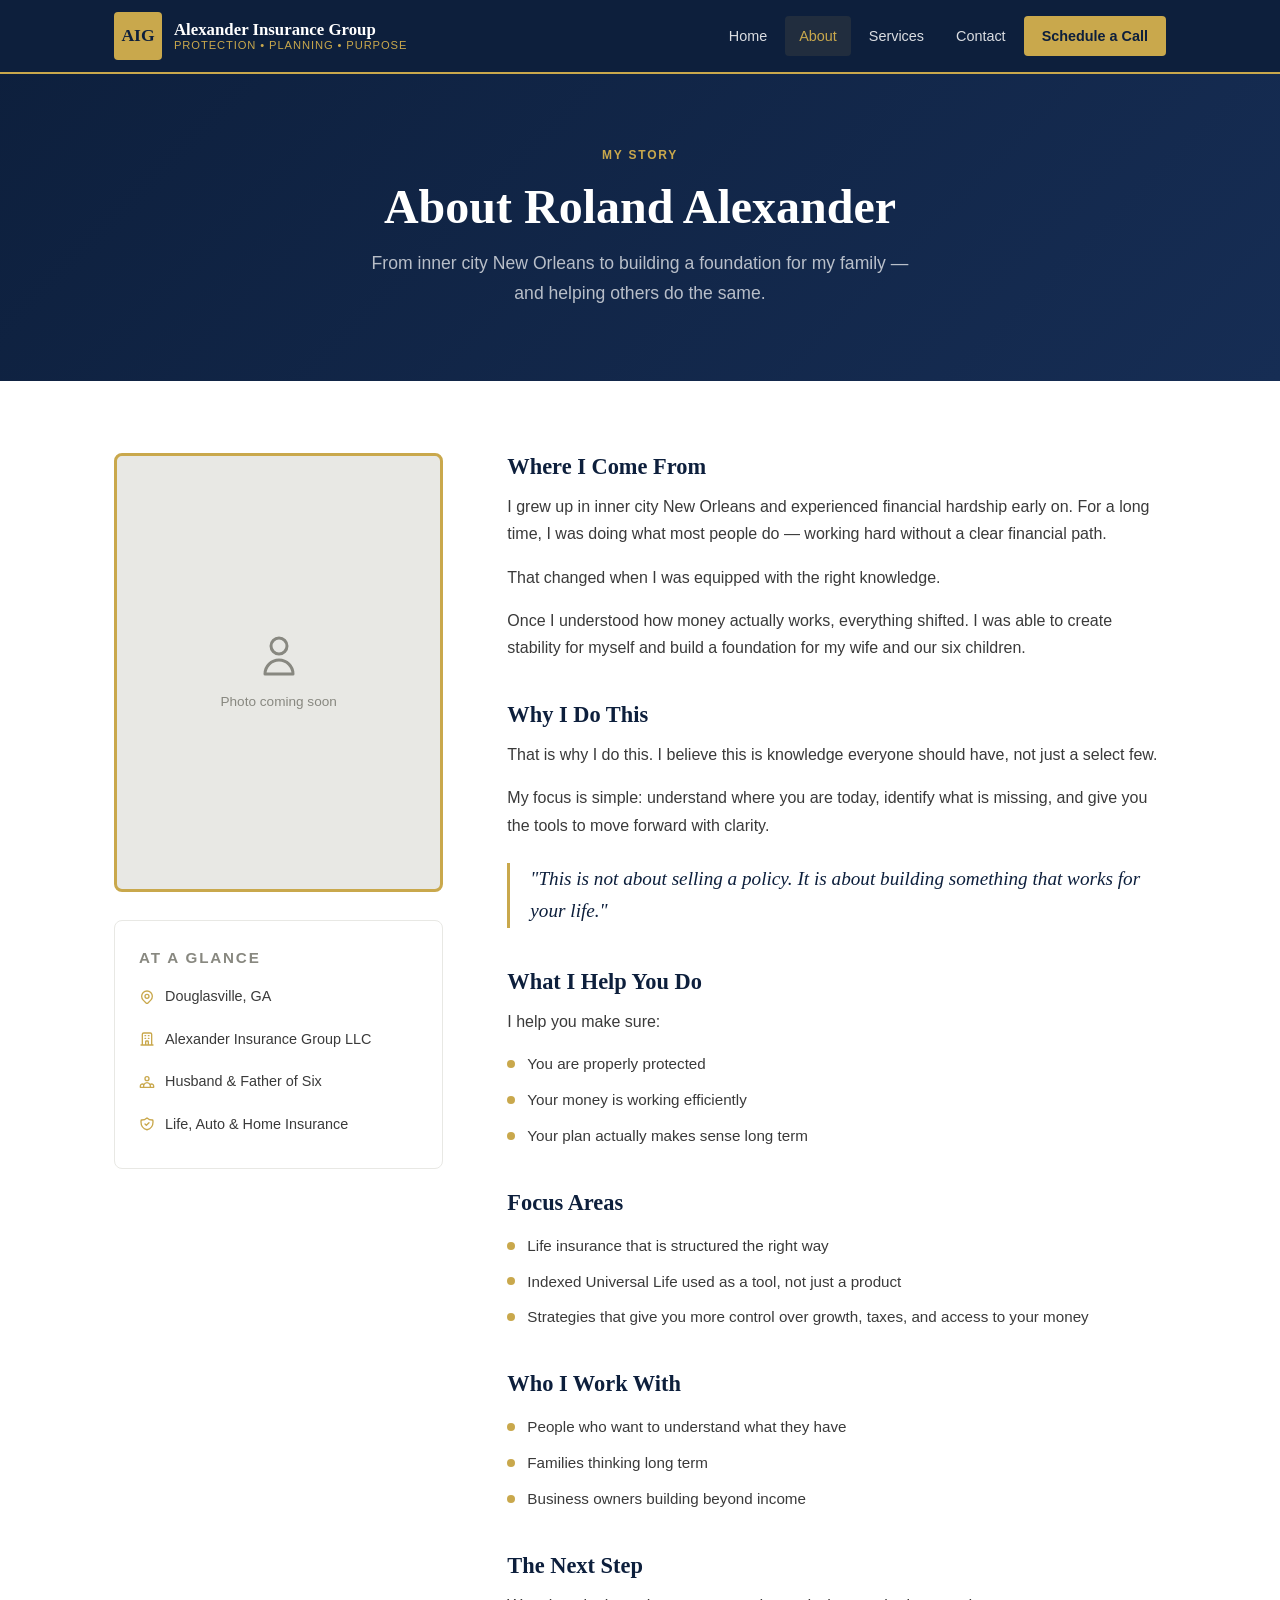
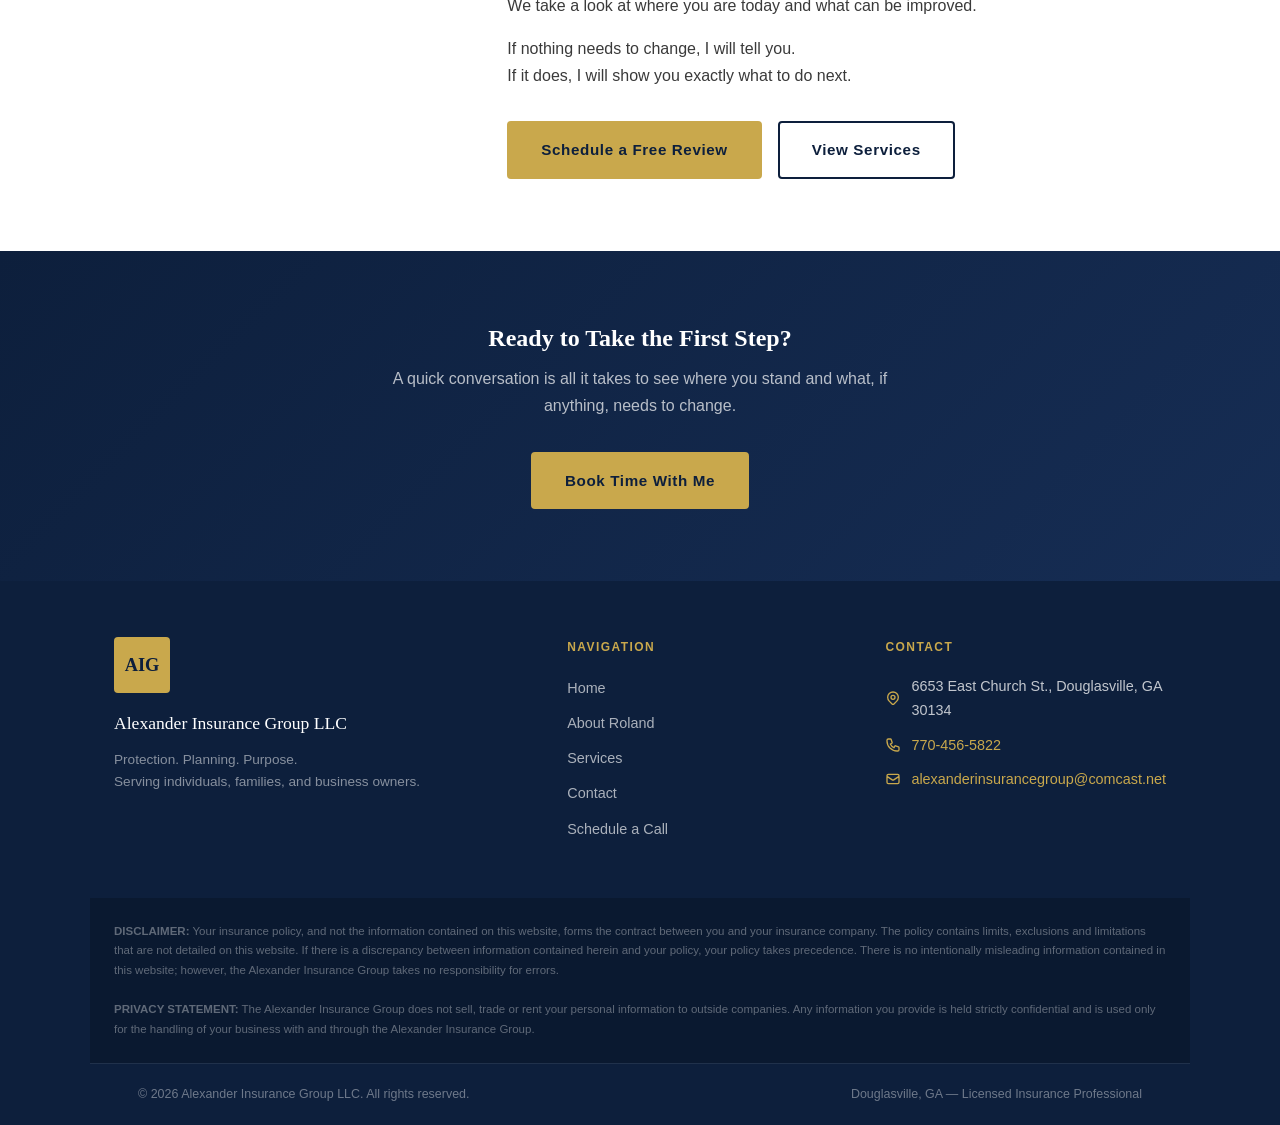
==== about.html @ 1b11bd7a "Add full website framework for Alexander Insurance Group Five-page static HTML/CSS/JS site: Home, Ab" ====
<!DOCTYPE html>
<html lang="en">
<head>
  <meta charset="UTF-8" />
  <meta name="viewport" content="width=device-width, initial-scale=1.0" />
  <title>About Roland Alexander | Alexander Insurance Group</title>
  <meta name="description" content="Learn about Roland Alexander — his story, his mission, and why he believes financial knowledge should be available to everyone." />
  <link rel="stylesheet" href="css/styles.css" />
</head>
<body>

  <!-- ===== NAVIGATION ===== -->
  <nav class="navbar" role="navigation" aria-label="Main navigation">
    <div class="nav-inner">
      <a href="index.html" class="nav-logo" aria-label="Alexander Insurance Group home">
        <div class="nav-logo-placeholder" aria-hidden="true">AIG</div>
        <div class="nav-logo-text">
          <span class="nav-logo-name">Alexander Insurance Group</span>
          <span class="nav-logo-tagline">Protection &bull; Planning &bull; Purpose</span>
        </div>
      </a>
      <ul class="nav-links" id="nav-links">
        <li><a href="index.html">Home</a></li>
        <li><a href="about.html">About</a></li>
        <li><a href="services.html">Services</a></li>
        <li><a href="contact.html">Contact</a></li>
        <li><a href="schedule.html" class="nav-cta">Schedule a Call</a></li>
      </ul>
      <button class="nav-toggle" aria-label="Toggle menu" aria-expanded="false" aria-controls="nav-links">
        <span></span><span></span><span></span>
      </button>
    </div>
  </nav>

  <!-- ===== PAGE HERO ===== -->
  <section class="page-hero">
    <div class="container">
      <span class="section-label">My Story</span>
      <h1>About Roland Alexander</h1>
      <p>From inner city New Orleans to building a foundation for my family — and helping others do the same.</p>
    </div>
  </section>

  <!-- ===== MAIN ABOUT CONTENT ===== -->
  <section class="section">
    <div class="container">
      <div class="about-full">

        <!-- SIDEBAR: Photo -->
        <div>
          <!--
            Replace this placeholder with your photo:
            <img src="assets/images/roland-alexander.jpg" alt="Roland Alexander" class="about-sidebar-photo" />
          -->
          <div class="about-sidebar-placeholder" aria-label="Profile photo placeholder">
            <svg xmlns="http://www.w3.org/2000/svg" width="48" height="48" fill="none" viewBox="0 0 24 24" stroke="currentColor" stroke-width="1.5"><path stroke-linecap="round" stroke-linejoin="round" d="M16 7a4 4 0 11-8 0 4 4 0 018 0zM12 14a7 7 0 00-7 7h14a7 7 0 00-7-7z" /></svg>
            <span>Photo coming soon</span>
          </div>

          <!-- Quick facts card -->
          <div class="card" style="margin-top:28px; padding:24px;">
            <p class="footer-heading" style="margin-bottom:14px;">At a Glance</p>
            <ul class="footer-links" style="display:flex;flex-direction:column;gap:10px;">
              <li style="display:flex;align-items:center;gap:10px;">
                <svg xmlns="http://www.w3.org/2000/svg" width="16" height="16" fill="none" viewBox="0 0 24 24" stroke="var(--gold)" stroke-width="2"><path stroke-linecap="round" stroke-linejoin="round" d="M17.657 16.657L13.414 20.9a1.998 1.998 0 01-2.827 0l-4.244-4.243a8 8 0 1111.314 0z"/><path stroke-linecap="round" stroke-linejoin="round" d="M15 11a3 3 0 11-6 0 3 3 0 016 0z"/></svg>
                <span style="font-size:0.9rem;color:var(--text-body);">Douglasville, GA</span>
              </li>
              <li style="display:flex;align-items:center;gap:10px;">
                <svg xmlns="http://www.w3.org/2000/svg" width="16" height="16" fill="none" viewBox="0 0 24 24" stroke="var(--gold)" stroke-width="2"><path stroke-linecap="round" stroke-linejoin="round" d="M19 21V5a2 2 0 00-2-2H7a2 2 0 00-2 2v16m14 0h2m-2 0h-5m-9 0H3m2 0h5M9 7h1m-1 4h1m4-4h1m-1 4h1m-5 10v-5a1 1 0 011-1h2a1 1 0 011 1v5m-4 0h4"/></svg>
                <span style="font-size:0.9rem;color:var(--text-body);">Alexander Insurance Group LLC</span>
              </li>
              <li style="display:flex;align-items:center;gap:10px;">
                <svg xmlns="http://www.w3.org/2000/svg" width="16" height="16" fill="none" viewBox="0 0 24 24" stroke="var(--gold)" stroke-width="2"><path stroke-linecap="round" stroke-linejoin="round" d="M17 20h5v-2a3 3 0 00-5.356-1.857M17 20H7m10 0v-2c0-.656-.126-1.283-.356-1.857M7 20H2v-2a3 3 0 015.356-1.857M7 20v-2c0-.656.126-1.283.356-1.857m0 0a5.002 5.002 0 019.288 0M15 7a3 3 0 11-6 0 3 3 0 016 0z"/></svg>
                <span style="font-size:0.9rem;color:var(--text-body);">Husband &amp; Father of Six</span>
              </li>
              <li style="display:flex;align-items:center;gap:10px;">
                <svg xmlns="http://www.w3.org/2000/svg" width="16" height="16" fill="none" viewBox="0 0 24 24" stroke="var(--gold)" stroke-width="2"><path stroke-linecap="round" stroke-linejoin="round" d="M9 12l2 2 4-4m5.618-4.016A11.955 11.955 0 0112 2.944a11.955 11.955 0 01-8.618 3.04A12.02 12.02 0 003 9c0 5.591 3.824 10.29 9 11.622 5.176-1.332 9-6.03 9-11.622 0-1.042-.133-2.052-.382-3.016z"/></svg>
                <span style="font-size:0.9rem;color:var(--text-body);">Life, Auto &amp; Home Insurance</span>
              </li>
            </ul>
          </div>
        </div>

        <!-- MAIN COPY -->
        <div class="about-content">
          <h2>Where I Come From</h2>
          <p>
            I grew up in inner city New Orleans and experienced financial hardship early on.
            For a long time, I was doing what most people do — working hard without a clear financial path.
          </p>
          <p>
            That changed when I was equipped with the right knowledge.
          </p>
          <p>
            Once I understood how money actually works, everything shifted. I was able to create stability
            for myself and build a foundation for my wife and our six children.
          </p>

          <h2>Why I Do This</h2>
          <p>
            That is why I do this. I believe this is knowledge everyone should have, not just a select few.
          </p>
          <p>
            My focus is simple: understand where you are today, identify what is missing, and give you
            the tools to move forward with clarity.
          </p>

          <blockquote class="about-quote">
            "This is not about selling a policy. It is about building something that works for your life."
          </blockquote>

          <h2>What I Help You Do</h2>
          <p>I help you make sure:</p>
          <ul class="who-list" style="margin-bottom:16px;">
            <li class="who-item">You are properly protected</li>
            <li class="who-item">Your money is working efficiently</li>
            <li class="who-item">Your plan actually makes sense long term</li>
          </ul>

          <h2>Focus Areas</h2>
          <ul class="who-list" style="margin-bottom:16px;">
            <li class="who-item">Life insurance that is structured the right way</li>
            <li class="who-item">Indexed Universal Life used as a tool, not just a product</li>
            <li class="who-item">Strategies that give you more control over growth, taxes, and access to your money</li>
          </ul>

          <h2>Who I Work With</h2>
          <ul class="who-list" style="margin-bottom:24px;">
            <li class="who-item">People who want to understand what they have</li>
            <li class="who-item">Families thinking long term</li>
            <li class="who-item">Business owners building beyond income</li>
          </ul>

          <h2>The Next Step</h2>
          <p>
            We take a look at where you are today and what can be improved.
          </p>
          <p>
            If nothing needs to change, I will tell you.<br>
            If it does, I will show you exactly what to do next.
          </p>
          <div style="display:flex;gap:16px;flex-wrap:wrap;margin-top:32px;">
            <a href="schedule.html" class="btn btn-primary">Schedule a Free Review</a>
            <a href="services.html" class="btn btn-outline-dark">View Services</a>
          </div>
        </div>

      </div>
    </div>
  </section>

  <!-- ===== CTA BAND ===== -->
  <section class="cta-band">
    <div class="container">
      <h2>Ready to Take the First Step?</h2>
      <p>A quick conversation is all it takes to see where you stand and what, if anything, needs to change.</p>
      <a href="schedule.html" class="btn btn-primary">Book Time With Me</a>
    </div>
  </section>

  <!-- ===== FOOTER ===== -->
  <footer>
    <div class="footer-grid">
      <div>
        <div class="nav-logo-placeholder" style="width:56px;height:56px;font-size:1.15rem;">AIG</div>
        <p class="footer-brand-name">Alexander Insurance Group LLC</p>
        <p class="footer-tagline">Protection. Planning. Purpose.<br>Serving individuals, families, and business owners.</p>
      </div>
      <div>
        <p class="footer-heading">Navigation</p>
        <ul class="footer-links">
          <li><a href="index.html">Home</a></li>
          <li><a href="about.html">About Roland</a></li>
          <li><a href="services.html">Services</a></li>
          <li><a href="contact.html">Contact</a></li>
          <li><a href="schedule.html">Schedule a Call</a></li>
        </ul>
      </div>
      <div>
        <p class="footer-heading">Contact</p>
        <div class="footer-contact-line">
          <svg xmlns="http://www.w3.org/2000/svg" fill="none" viewBox="0 0 24 24" stroke="currentColor" stroke-width="2"><path stroke-linecap="round" stroke-linejoin="round" d="M17.657 16.657L13.414 20.9a1.998 1.998 0 01-2.827 0l-4.244-4.243a8 8 0 1111.314 0z" /><path stroke-linecap="round" stroke-linejoin="round" d="M15 11a3 3 0 11-6 0 3 3 0 016 0z" /></svg>
          <span>6653 East Church St., Douglasville, GA 30134</span>
        </div>
        <div class="footer-contact-line">
          <svg xmlns="http://www.w3.org/2000/svg" fill="none" viewBox="0 0 24 24" stroke="currentColor" stroke-width="2"><path stroke-linecap="round" stroke-linejoin="round" d="M3 5a2 2 0 012-2h3.28a1 1 0 01.948.684l1.498 4.493a1 1 0 01-.502 1.21l-2.257 1.13a11.042 11.042 0 005.516 5.516l1.13-2.257a1 1 0 011.21-.502l4.493 1.498a1 1 0 01.684.949V19a2 2 0 01-2 2h-1C9.716 21 3 14.284 3 6V5z" /></svg>
          <a href="tel:7704565822">770-456-5822</a>
        </div>
        <div class="footer-contact-line">
          <svg xmlns="http://www.w3.org/2000/svg" fill="none" viewBox="0 0 24 24" stroke="currentColor" stroke-width="2"><path stroke-linecap="round" stroke-linejoin="round" d="M3 8l7.89 5.26a2 2 0 002.22 0L21 8M5 19h14a2 2 0 002-2V7a2 2 0 00-2-2H5a2 2 0 00-2 2v10a2 2 0 002 2z" /></svg>
          <a href="mailto:alexanderinsurancegroup@comcast.net">alexanderinsurancegroup@comcast.net</a>
        </div>
      </div>
    </div>
    <div class="footer-legal container">
      <strong>DISCLAIMER:</strong> Your insurance policy, and not the information contained on this website, forms the contract between you and your insurance company. The policy contains limits, exclusions and limitations that are not detailed on this website. If there is a discrepancy between information contained herein and your policy, your policy takes precedence. There is no intentionally misleading information contained in this website; however, the Alexander Insurance Group takes no responsibility for errors.<br><br>
      <strong>PRIVACY STATEMENT:</strong> The Alexander Insurance Group does not sell, trade or rent your personal information to outside companies. Any information you provide is held strictly confidential and is used only for the handling of your business with and through the Alexander Insurance Group.
    </div>
    <div class="footer-bottom">
      <div class="footer-bottom-inner container">
        <span>&copy; <span id="year"></span> Alexander Insurance Group LLC. All rights reserved.</span>
        <span>Douglasville, GA &mdash; Licensed Insurance Professional</span>
      </div>
    </div>
  </footer>

  <script src="js/main.js"></script>
  <script>document.getElementById('year').textContent = new Date().getFullYear();</script>
</body>
</html>
---- css/styles.css ----
/* ============================================
   Alexander Insurance Group - Main Stylesheet
   ============================================ */

:root {
  --navy: #0d1f3c;
  --navy-light: #162d54;
  --gold: #c9a84c;
  --gold-light: #e0bf72;
  --white: #ffffff;
  --off-white: #f7f7f5;
  --light-gray: #e8e8e4;
  --mid-gray: #888880;
  --text-dark: #1a1a1a;
  --text-body: #3a3a3a;
  --font-heading: 'Georgia', 'Times New Roman', serif;
  --font-body: 'Segoe UI', 'Helvetica Neue', Arial, sans-serif;
  --max-width: 1100px;
  --transition: 0.25s ease;
}

/* ---- Reset & Base ---- */
*, *::before, *::after { box-sizing: border-box; margin: 0; padding: 0; }

html { scroll-behavior: smooth; }

body {
  font-family: var(--font-body);
  color: var(--text-body);
  background: var(--white);
  font-size: 16px;
  line-height: 1.7;
}

img { max-width: 100%; display: block; }
a { color: var(--gold); text-decoration: none; transition: color var(--transition); }
a:hover { color: var(--gold-light); }

h1, h2, h3, h4 {
  font-family: var(--font-heading);
  color: var(--navy);
  line-height: 1.25;
}

/* ---- Utility ---- */
.container { max-width: var(--max-width); margin: 0 auto; padding: 0 24px; }
.section { padding: 72px 0; }
.section-alt { background: var(--off-white); }
.text-center { text-align: center; }
.text-gold { color: var(--gold); }

.section-label {
  display: inline-block;
  font-size: 0.75rem;
  font-weight: 700;
  letter-spacing: 0.15em;
  text-transform: uppercase;
  color: var(--gold);
  margin-bottom: 12px;
}

.section-title {
  font-size: clamp(1.75rem, 3vw, 2.5rem);
  margin-bottom: 16px;
}

.section-subtitle {
  font-size: 1.1rem;
  color: var(--mid-gray);
  max-width: 620px;
  margin: 0 auto 48px;
}

.divider {
  width: 56px;
  height: 3px;
  background: var(--gold);
  margin: 16px 0 32px;
}
.divider-center { margin: 16px auto 32px; }

.btn {
  display: inline-block;
  padding: 14px 32px;
  border-radius: 4px;
  font-family: var(--font-body);
  font-size: 0.95rem;
  font-weight: 600;
  letter-spacing: 0.04em;
  cursor: pointer;
  transition: background var(--transition), color var(--transition), border-color var(--transition);
  border: 2px solid transparent;
}

.btn-primary {
  background: var(--gold);
  color: var(--navy);
  border-color: var(--gold);
}
.btn-primary:hover {
  background: var(--gold-light);
  color: var(--navy);
  border-color: var(--gold-light);
}

.btn-outline {
  background: transparent;
  color: var(--white);
  border-color: var(--white);
}
.btn-outline:hover {
  background: var(--white);
  color: var(--navy);
}

.btn-outline-dark {
  background: transparent;
  color: var(--navy);
  border-color: var(--navy);
}
.btn-outline-dark:hover {
  background: var(--navy);
  color: var(--white);
}

/* ============================================
   NAVIGATION
   ============================================ */
.navbar {
  position: fixed;
  top: 0;
  left: 0;
  right: 0;
  z-index: 1000;
  background: var(--navy);
  border-bottom: 2px solid var(--gold);
  transition: box-shadow var(--transition);
}

.navbar.scrolled {
  box-shadow: 0 4px 24px rgba(0,0,0,0.25);
}

.nav-inner {
  display: flex;
  align-items: center;
  justify-content: space-between;
  height: 72px;
  max-width: var(--max-width);
  margin: 0 auto;
  padding: 0 24px;
}

.nav-logo {
  display: flex;
  align-items: center;
  gap: 12px;
  text-decoration: none;
}

.nav-logo-img {
  width: 48px;
  height: 48px;
  object-fit: contain;
  border-radius: 4px;
}

.nav-logo-placeholder {
  width: 48px;
  height: 48px;
  background: var(--gold);
  border-radius: 4px;
  display: flex;
  align-items: center;
  justify-content: center;
  font-size: 1.1rem;
  font-weight: 700;
  color: var(--navy);
  font-family: var(--font-heading);
  flex-shrink: 0;
}

.nav-logo-text {
  display: flex;
  flex-direction: column;
  line-height: 1.15;
}

.nav-logo-name {
  font-family: var(--font-heading);
  font-size: 1.05rem;
  color: var(--white);
  font-weight: 700;
}

.nav-logo-tagline {
  font-size: 0.7rem;
  color: var(--gold);
  letter-spacing: 0.08em;
  text-transform: uppercase;
}

.nav-links {
  display: flex;
  align-items: center;
  list-style: none;
  gap: 4px;
}

.nav-links a {
  display: block;
  padding: 8px 14px;
  color: rgba(255,255,255,0.85);
  font-size: 0.9rem;
  font-weight: 500;
  border-radius: 4px;
  transition: color var(--transition), background var(--transition);
}

.nav-links a:hover,
.nav-links a.active {
  color: var(--gold);
  background: rgba(201,168,76,0.1);
}

.nav-cta {
  padding: 8px 18px !important;
  background: var(--gold) !important;
  color: var(--navy) !important;
  border-radius: 4px;
  font-weight: 600 !important;
}
.nav-cta:hover {
  background: var(--gold-light) !important;
  color: var(--navy) !important;
}

.nav-toggle {
  display: none;
  flex-direction: column;
  gap: 5px;
  background: none;
  border: none;
  cursor: pointer;
  padding: 4px;
}
.nav-toggle span {
  display: block;
  width: 24px;
  height: 2px;
  background: var(--white);
  border-radius: 2px;
  transition: transform var(--transition), opacity var(--transition);
}

/* ============================================
   HERO
   ============================================ */
.hero {
  min-height: 100vh;
  background: linear-gradient(135deg, var(--navy) 0%, var(--navy-light) 60%, #1a3a6b 100%);
  display: flex;
  align-items: center;
  padding-top: 72px;
  position: relative;
  overflow: hidden;
}

.hero::before {
  content: '';
  position: absolute;
  inset: 0;
  background: url("data:image/svg+xml,%3Csvg width='60' height='60' viewBox='0 0 60 60' xmlns='http://www.w3.org/2000/svg'%3E%3Cg fill='none' fill-rule='evenodd'%3E%3Cg fill='%23ffffff' fill-opacity='0.03'%3E%3Cpath d='M36 34v-4h-2v4h-4v2h4v4h2v-4h4v-2h-4zm0-30V0h-2v4h-4v2h4v4h2V6h4V4h-4zM6 34v-4H4v4H0v2h4v4h2v-4h4v-2H6zM6 4V0H4v4H0v2h4v4h2V6h4V4H6z'/%3E%3C/g%3E%3C/g%3E%3C/svg%3E");
}

.hero-inner {
  position: relative;
  z-index: 1;
  max-width: var(--max-width);
  margin: 0 auto;
  padding: 80px 24px;
  display: grid;
  grid-template-columns: 1fr 1fr;
  gap: 64px;
  align-items: center;
}

.hero-label {
  font-size: 0.75rem;
  font-weight: 700;
  letter-spacing: 0.15em;
  text-transform: uppercase;
  color: var(--gold);
  margin-bottom: 16px;
}

.hero-title {
  font-size: clamp(2rem, 4.5vw, 3.25rem);
  color: var(--white);
  margin-bottom: 20px;
  font-family: var(--font-heading);
  line-height: 1.2;
}

.hero-title span { color: var(--gold); }

.hero-desc {
  font-size: 1.1rem;
  color: rgba(255,255,255,0.8);
  margin-bottom: 36px;
  max-width: 500px;
}

.hero-actions {
  display: flex;
  gap: 16px;
  flex-wrap: wrap;
}

.hero-photo-wrap {
  display: flex;
  justify-content: center;
  align-items: center;
}

.hero-photo-frame {
  position: relative;
  width: 340px;
  height: 420px;
}

.hero-photo-frame::before {
  content: '';
  position: absolute;
  top: -12px;
  right: -12px;
  width: 100%;
  height: 100%;
  border: 3px solid var(--gold);
  border-radius: 8px;
  z-index: 0;
}

.hero-photo {
  position: relative;
  z-index: 1;
  width: 100%;
  height: 100%;
  object-fit: cover;
  border-radius: 8px;
}

.hero-photo-placeholder {
  position: relative;
  z-index: 1;
  width: 100%;
  height: 100%;
  background: rgba(255,255,255,0.07);
  border-radius: 8px;
  display: flex;
  flex-direction: column;
  align-items: center;
  justify-content: center;
  gap: 12px;
  color: rgba(255,255,255,0.4);
  font-size: 0.9rem;
  border: 2px dashed rgba(255,255,255,0.2);
}

.hero-photo-placeholder svg {
  width: 56px;
  height: 56px;
  opacity: 0.4;
}

/* ============================================
   TRUST STRIP
   ============================================ */
.trust-strip {
  background: var(--gold);
  padding: 20px 0;
}

.trust-strip-inner {
  max-width: var(--max-width);
  margin: 0 auto;
  padding: 0 24px;
  display: flex;
  justify-content: center;
  gap: 48px;
  flex-wrap: wrap;
}

.trust-item {
  display: flex;
  align-items: center;
  gap: 10px;
  color: var(--navy);
  font-weight: 600;
  font-size: 0.9rem;
}

.trust-item svg { width: 20px; height: 20px; flex-shrink: 0; }

/* ============================================
   SERVICE CARDS (Home preview + Services page)
   ============================================ */
.cards-grid {
  display: grid;
  grid-template-columns: repeat(auto-fit, minmax(300px, 1fr));
  gap: 28px;
  margin-top: 48px;
}

.card {
  background: var(--white);
  border-radius: 8px;
  border: 1px solid var(--light-gray);
  padding: 36px 28px;
  transition: transform var(--transition), box-shadow var(--transition), border-color var(--transition);
}

.card:hover {
  transform: translateY(-4px);
  box-shadow: 0 12px 40px rgba(13,31,60,0.12);
  border-color: var(--gold);
}

.card-icon {
  width: 52px;
  height: 52px;
  background: rgba(201,168,76,0.12);
  border-radius: 8px;
  display: flex;
  align-items: center;
  justify-content: center;
  margin-bottom: 20px;
}

.card-icon svg { width: 26px; height: 26px; color: var(--gold); }

.card h3 {
  font-size: 1.2rem;
  margin-bottom: 12px;
  color: var(--navy);
}

.card p {
  color: var(--mid-gray);
  font-size: 0.95rem;
  line-height: 1.65;
}

.card-link {
  display: inline-flex;
  align-items: center;
  gap: 6px;
  margin-top: 20px;
  font-size: 0.9rem;
  font-weight: 600;
  color: var(--gold);
}
.card-link:hover { gap: 10px; }

/* ============================================
   ABOUT SECTION (home preview)
   ============================================ */
.about-preview {
  display: grid;
  grid-template-columns: 1fr 1fr;
  gap: 64px;
  align-items: center;
}

.about-photo-wrap {
  position: relative;
}

.about-photo-accent {
  position: absolute;
  bottom: -16px;
  left: -16px;
  width: 60%;
  height: 60%;
  background: var(--gold);
  opacity: 0.12;
  border-radius: 8px;
  z-index: 0;
}

.about-photo {
  position: relative;
  z-index: 1;
  width: 100%;
  border-radius: 8px;
  object-fit: cover;
  aspect-ratio: 4/5;
}

.about-photo-placeholder {
  position: relative;
  z-index: 1;
  width: 100%;
  aspect-ratio: 4/5;
  background: var(--light-gray);
  border-radius: 8px;
  display: flex;
  flex-direction: column;
  align-items: center;
  justify-content: center;
  gap: 10px;
  color: var(--mid-gray);
  font-size: 0.85rem;
  border: 2px dashed var(--light-gray);
}

.about-quote {
  font-family: var(--font-heading);
  font-size: 1.2rem;
  color: var(--navy);
  font-style: italic;
  border-left: 3px solid var(--gold);
  padding-left: 20px;
  margin: 24px 0;
}

/* ============================================
   VIDEO SECTION
   ============================================ */
.video-section {
  background: var(--navy);
  padding: 80px 0;
}

.video-section .section-title,
.video-section .section-label { color: var(--white); }
.video-section .section-subtitle { color: rgba(255,255,255,0.65); }

.video-wrapper {
  position: relative;
  max-width: 800px;
  margin: 0 auto;
  border-radius: 10px;
  overflow: hidden;
  background: #000;
  aspect-ratio: 16/9;
  border: 2px solid var(--gold);
}

.video-wrapper video {
  width: 100%;
  height: 100%;
  object-fit: cover;
}

.video-placeholder {
  width: 100%;
  height: 100%;
  display: flex;
  flex-direction: column;
  align-items: center;
  justify-content: center;
  gap: 16px;
  background: rgba(255,255,255,0.04);
  color: rgba(255,255,255,0.5);
  border: 2px dashed rgba(255,255,255,0.2);
  border-radius: 8px;
  font-size: 0.9rem;
}

.video-placeholder svg { width: 56px; height: 56px; opacity: 0.4; }

/* ============================================
   FOCUS AREAS / CHECKLIST
   ============================================ */
.focus-list {
  list-style: none;
  display: grid;
  grid-template-columns: repeat(auto-fit, minmax(280px, 1fr));
  gap: 16px;
  margin-top: 32px;
}

.focus-item {
  display: flex;
  align-items: flex-start;
  gap: 14px;
  background: var(--white);
  border: 1px solid var(--light-gray);
  border-radius: 8px;
  padding: 20px;
}

.focus-check {
  width: 24px;
  height: 24px;
  background: var(--gold);
  border-radius: 50%;
  display: flex;
  align-items: center;
  justify-content: center;
  flex-shrink: 0;
  margin-top: 2px;
}

.focus-check svg { width: 12px; height: 12px; color: var(--navy); }

.focus-item p { font-size: 0.95rem; color: var(--text-body); }

/* ============================================
   CTA BAND
   ============================================ */
.cta-band {
  background: linear-gradient(135deg, var(--navy) 0%, var(--navy-light) 100%);
  padding: 72px 0;
  text-align: center;
}

.cta-band h2 { color: var(--white); margin-bottom: 12px; }
.cta-band p { color: rgba(255,255,255,0.7); margin-bottom: 32px; max-width: 560px; margin-left: auto; margin-right: auto; }

/* ============================================
   ABOUT PAGE
   ============================================ */
.page-hero {
  background: linear-gradient(135deg, var(--navy) 0%, var(--navy-light) 100%);
  padding: 140px 0 72px;
  text-align: center;
}

.page-hero h1 { color: var(--white); font-size: clamp(2rem, 4vw, 3rem); margin-bottom: 12px; }
.page-hero p { color: rgba(255,255,255,0.7); font-size: 1.1rem; max-width: 540px; margin: 0 auto; }

.about-full {
  display: grid;
  grid-template-columns: 1fr 2fr;
  gap: 64px;
  align-items: start;
}

.about-sidebar-photo {
  width: 100%;
  border-radius: 8px;
  border: 3px solid var(--gold);
  aspect-ratio: 3/4;
  object-fit: cover;
}

.about-sidebar-placeholder {
  width: 100%;
  aspect-ratio: 3/4;
  background: var(--light-gray);
  border-radius: 8px;
  border: 3px solid var(--gold);
  display: flex;
  flex-direction: column;
  align-items: center;
  justify-content: center;
  gap: 10px;
  color: var(--mid-gray);
  font-size: 0.85rem;
}

.about-content h2 { margin-top: 40px; margin-bottom: 12px; font-size: 1.4rem; }
.about-content h2:first-child { margin-top: 0; }
.about-content p { margin-bottom: 16px; color: var(--text-body); }

.who-list {
  list-style: none;
  display: flex;
  flex-direction: column;
  gap: 10px;
  margin: 16px 0;
}

.who-item {
  display: flex;
  align-items: center;
  gap: 12px;
  font-size: 0.95rem;
}

.who-item::before {
  content: '';
  display: block;
  width: 8px;
  height: 8px;
  border-radius: 50%;
  background: var(--gold);
  flex-shrink: 0;
}

/* ============================================
   SERVICES PAGE
   ============================================ */
.service-detail {
  display: grid;
  grid-template-columns: 1fr 1fr;
  gap: 64px;
  align-items: center;
  padding: 64px 0;
  border-bottom: 1px solid var(--light-gray);
}

.service-detail:last-of-type { border-bottom: none; }

.service-detail.reverse { direction: rtl; }
.service-detail.reverse > * { direction: ltr; }

.service-detail-icon {
  width: 64px;
  height: 64px;
  background: rgba(201,168,76,0.12);
  border-radius: 10px;
  display: flex;
  align-items: center;
  justify-content: center;
  margin-bottom: 20px;
}
.service-detail-icon svg { width: 32px; height: 32px; color: var(--gold); }

.service-detail h2 { font-size: 1.75rem; margin-bottom: 16px; }
.service-detail p { margin-bottom: 16px; color: var(--text-body); }

.carrier-list {
  display: flex;
  flex-wrap: wrap;
  gap: 8px;
  margin-top: 16px;
}

.carrier-badge {
  background: var(--off-white);
  border: 1px solid var(--light-gray);
  border-radius: 20px;
  padding: 4px 14px;
  font-size: 0.8rem;
  color: var(--navy);
  font-weight: 500;
}

.service-img-wrap {
  border-radius: 10px;
  overflow: hidden;
  background: var(--off-white);
  aspect-ratio: 4/3;
  display: flex;
  align-items: center;
  justify-content: center;
}

/* ============================================
   CONTACT PAGE
   ============================================ */
.contact-grid {
  display: grid;
  grid-template-columns: 1fr 1.4fr;
  gap: 56px;
  align-items: start;
}

.contact-info h2 { font-size: 1.5rem; margin-bottom: 20px; }

.contact-block {
  display: flex;
  align-items: flex-start;
  gap: 14px;
  margin-bottom: 24px;
}

.contact-block-icon {
  width: 44px;
  height: 44px;
  background: rgba(201,168,76,0.12);
  border-radius: 8px;
  display: flex;
  align-items: center;
  justify-content: center;
  flex-shrink: 0;
}
.contact-block-icon svg { width: 20px; height: 20px; color: var(--gold); }

.contact-block-text strong { display: block; color: var(--navy); font-size: 0.85rem; text-transform: uppercase; letter-spacing: 0.06em; margin-bottom: 2px; }
.contact-block-text span, .contact-block-text a { color: var(--text-body); font-size: 0.95rem; }

.contact-form-wrap {
  background: var(--white);
  border: 1px solid var(--light-gray);
  border-radius: 10px;
  padding: 40px;
}

.contact-form-wrap h2 { margin-bottom: 24px; }

.form-group { margin-bottom: 20px; }
.form-group label {
  display: block;
  font-size: 0.85rem;
  font-weight: 600;
  color: var(--navy);
  margin-bottom: 6px;
  letter-spacing: 0.03em;
}

.form-group input,
.form-group select,
.form-group textarea {
  width: 100%;
  padding: 12px 16px;
  border: 1px solid var(--light-gray);
  border-radius: 6px;
  font-family: var(--font-body);
  font-size: 0.95rem;
  color: var(--text-body);
  background: var(--white);
  transition: border-color var(--transition), box-shadow var(--transition);
  outline: none;
}

.form-group input:focus,
.form-group select:focus,
.form-group textarea:focus {
  border-color: var(--gold);
  box-shadow: 0 0 0 3px rgba(201,168,76,0.15);
}

.form-group textarea { resize: vertical; min-height: 120px; }

.form-row { display: grid; grid-template-columns: 1fr 1fr; gap: 16px; }

/* ============================================
   SCHEDULE PAGE
   ============================================ */
.calendly-section { padding: 80px 0; }

.calendly-embed-wrap {
  border-radius: 10px;
  overflow: hidden;
  border: 1px solid var(--light-gray);
  min-height: 700px;
  background: var(--off-white);
}

/* ============================================
   FOOTER
   ============================================ */
footer {
  background: var(--navy);
  color: rgba(255,255,255,0.75);
  padding: 56px 0 0;
}

.footer-grid {
  display: grid;
  grid-template-columns: 1.5fr 1fr 1fr;
  gap: 48px;
  max-width: var(--max-width);
  margin: 0 auto;
  padding: 0 24px 48px;
}

.footer-brand-name {
  font-family: var(--font-heading);
  font-size: 1.1rem;
  color: var(--white);
  margin: 16px 0 10px;
}

.footer-tagline {
  font-size: 0.85rem;
  color: rgba(255,255,255,0.5);
  line-height: 1.6;
}

.footer-heading {
  font-size: 0.75rem;
  font-weight: 700;
  letter-spacing: 0.12em;
  text-transform: uppercase;
  color: var(--gold);
  margin-bottom: 16px;
}

.footer-links { list-style: none; }
.footer-links li { margin-bottom: 8px; }
.footer-links a { color: rgba(255,255,255,0.65); font-size: 0.9rem; transition: color var(--transition); }
.footer-links a:hover { color: var(--gold); }

.footer-contact-line {
  display: flex;
  align-items: center;
  gap: 10px;
  margin-bottom: 10px;
  font-size: 0.9rem;
}
.footer-contact-line svg { width: 16px; height: 16px; color: var(--gold); flex-shrink: 0; }

.footer-bottom {
  border-top: 1px solid rgba(255,255,255,0.08);
  padding: 20px 24px;
  max-width: var(--max-width);
  margin: 0 auto;
  font-size: 0.78rem;
  color: rgba(255,255,255,0.4);
}

.footer-bottom-inner {
  display: flex;
  justify-content: space-between;
  gap: 16px;
  flex-wrap: wrap;
}

.footer-legal {
  background: rgba(0,0,0,0.2);
  padding: 24px;
  font-size: 0.72rem;
  color: rgba(255,255,255,0.35);
  line-height: 1.7;
  max-width: var(--max-width);
  margin: 0 auto;
}

/* ============================================
   RESPONSIVE
   ============================================ */
@media (max-width: 900px) {
  .hero-inner { grid-template-columns: 1fr; gap: 40px; text-align: center; }
  .hero-actions { justify-content: center; }
  .hero-photo-wrap { order: -1; }
  .hero-photo-frame { width: 260px; height: 320px; }
  .about-preview { grid-template-columns: 1fr; }
  .about-full { grid-template-columns: 1fr; }
  .service-detail { grid-template-columns: 1fr; }
  .service-detail.reverse { direction: ltr; }
  .contact-grid { grid-template-columns: 1fr; }
  .footer-grid { grid-template-columns: 1fr 1fr; }
}

@media (max-width: 640px) {
  .nav-links { display: none; flex-direction: column; position: absolute; top: 72px; left: 0; right: 0; background: var(--navy); padding: 16px; border-top: 1px solid rgba(255,255,255,0.1); gap: 4px; }
  .nav-links.open { display: flex; }
  .nav-toggle { display: flex; }
  .form-row { grid-template-columns: 1fr; }
  .trust-strip-inner { gap: 20px; }
  .footer-grid { grid-template-columns: 1fr; }
  .section { padding: 52px 0; }
  .contact-form-wrap { padding: 24px; }
}
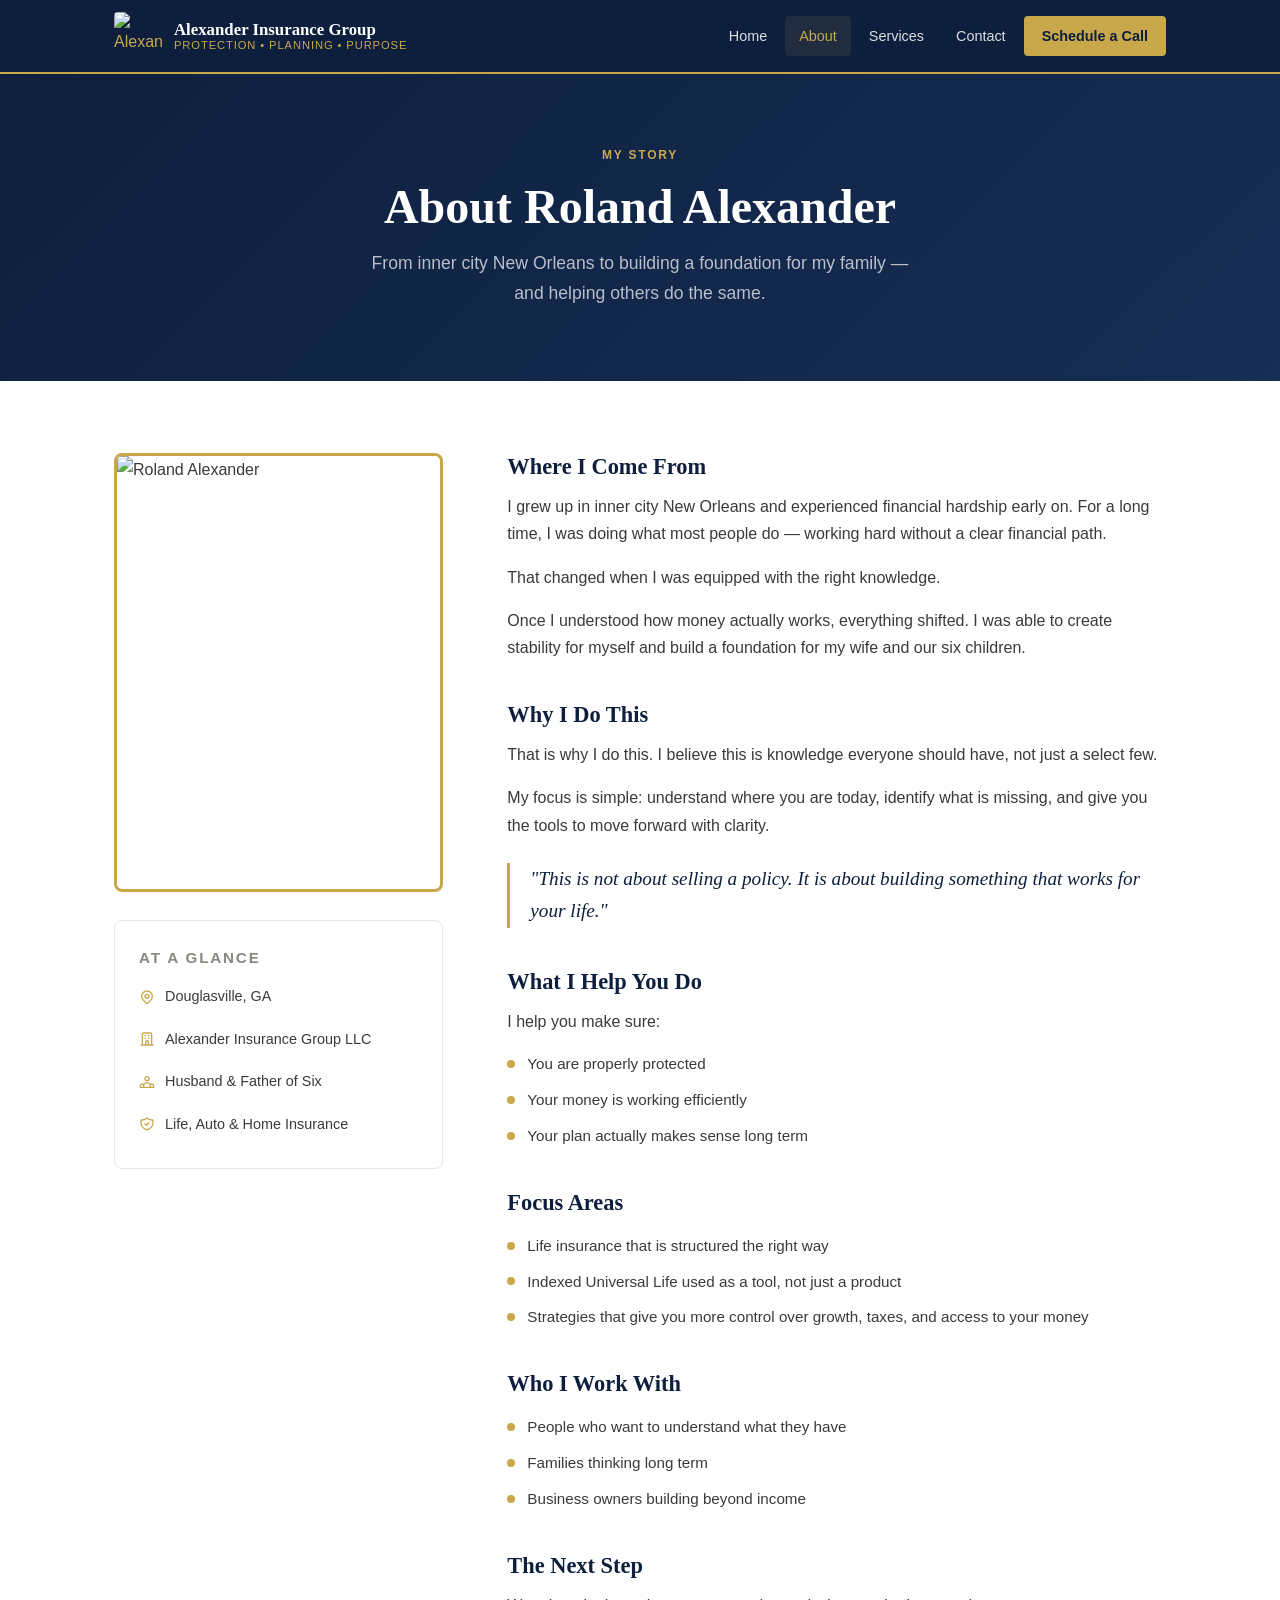
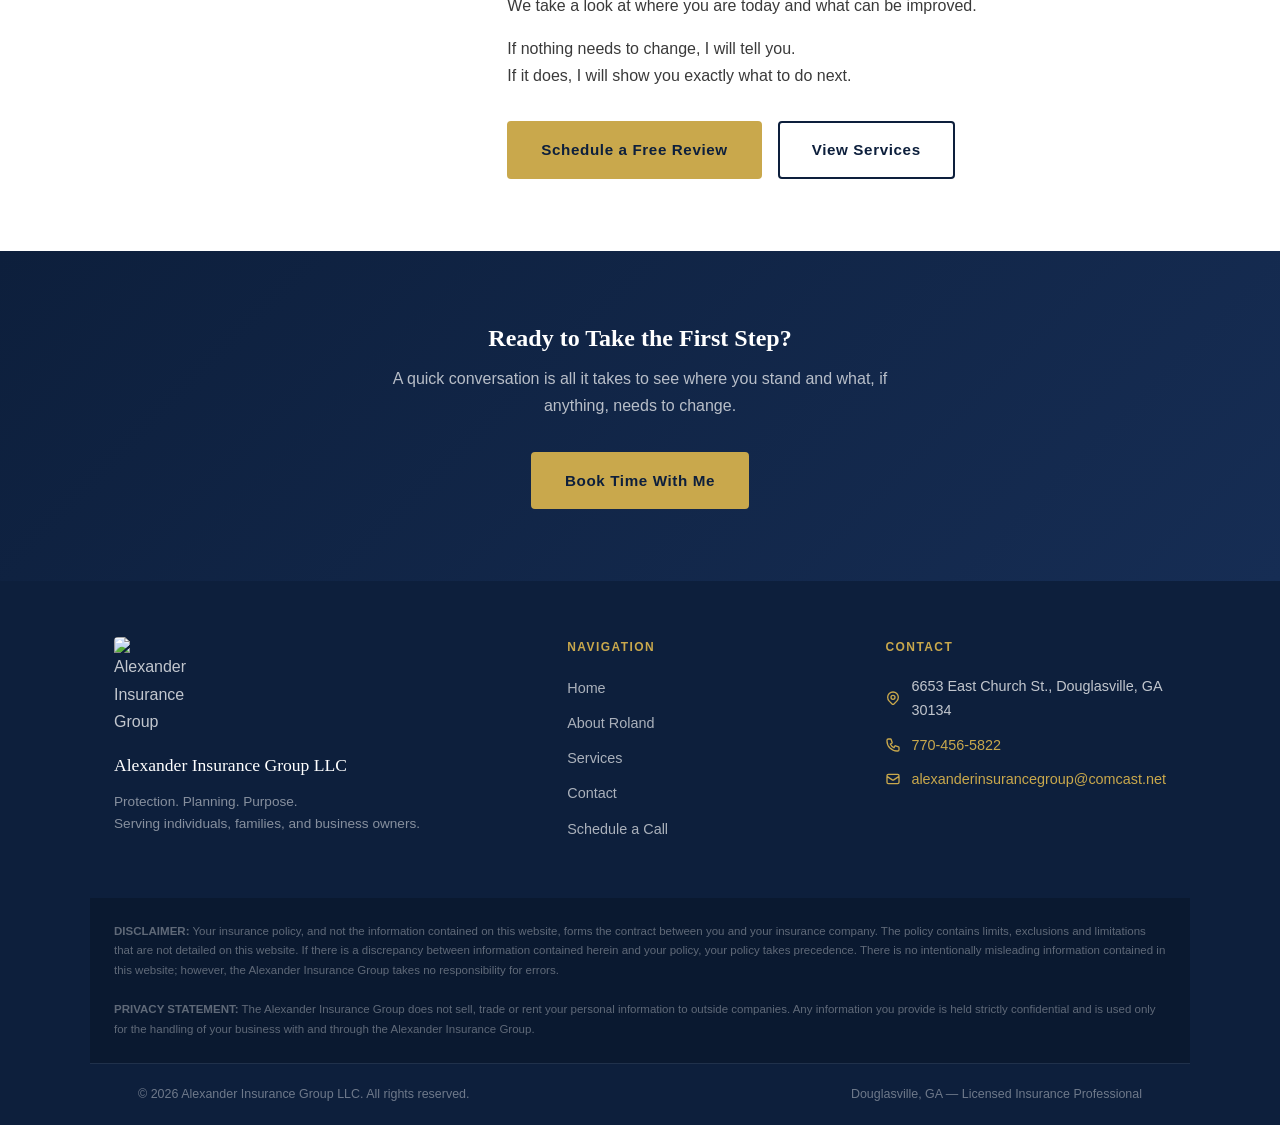
==== commit 95a024b3: "Wire in real assets, Calendly, and Google Maps - Logo: AlexanderInsuranceLogo.PNG in navbar and foot" ====
--- a/about.html
+++ b/about.html
@@ -13,7 +13,7 @@
   <nav class="navbar" role="navigation" aria-label="Main navigation">
     <div class="nav-inner">
       <a href="index.html" class="nav-logo" aria-label="Alexander Insurance Group home">
-        <div class="nav-logo-placeholder" aria-hidden="true">AIG</div>
+        <img src="assets/images/AlexanderInsuranceLogo.PNG" alt="Alexander Insurance Group" class="nav-logo-img" />
         <div class="nav-logo-text">
           <span class="nav-logo-name">Alexander Insurance Group</span>
           <span class="nav-logo-tagline">Protection &bull; Planning &bull; Purpose</span>
@@ -48,14 +48,7 @@
 
         <!-- SIDEBAR: Photo -->
         <div>
-          <!--
-            Replace this placeholder with your photo:
-            <img src="assets/images/roland-alexander.jpg" alt="Roland Alexander" class="about-sidebar-photo" />
-          -->
-          <div class="about-sidebar-placeholder" aria-label="Profile photo placeholder">
-            <svg xmlns="http://www.w3.org/2000/svg" width="48" height="48" fill="none" viewBox="0 0 24 24" stroke="currentColor" stroke-width="1.5"><path stroke-linecap="round" stroke-linejoin="round" d="M16 7a4 4 0 11-8 0 4 4 0 018 0zM12 14a7 7 0 00-7 7h14a7 7 0 00-7-7z" /></svg>
-            <span>Photo coming soon</span>
-          </div>
+          <img src="assets/images/ProfilePhoto.png" alt="Roland Alexander" class="about-sidebar-photo" />
 
           <!-- Quick facts card -->
           <div class="card" style="margin-top:28px; padding:24px;">
@@ -162,7 +155,7 @@
   <footer>
     <div class="footer-grid">
       <div>
-        <div class="nav-logo-placeholder" style="width:56px;height:56px;font-size:1.15rem;">AIG</div>
+        <img src="assets/images/AlexanderInsuranceLogo.PNG" alt="Alexander Insurance Group" style="width:80px;border-radius:4px;" />
         <p class="footer-brand-name">Alexander Insurance Group LLC</p>
         <p class="footer-tagline">Protection. Planning. Purpose.<br>Serving individuals, families, and business owners.</p>
       </div>
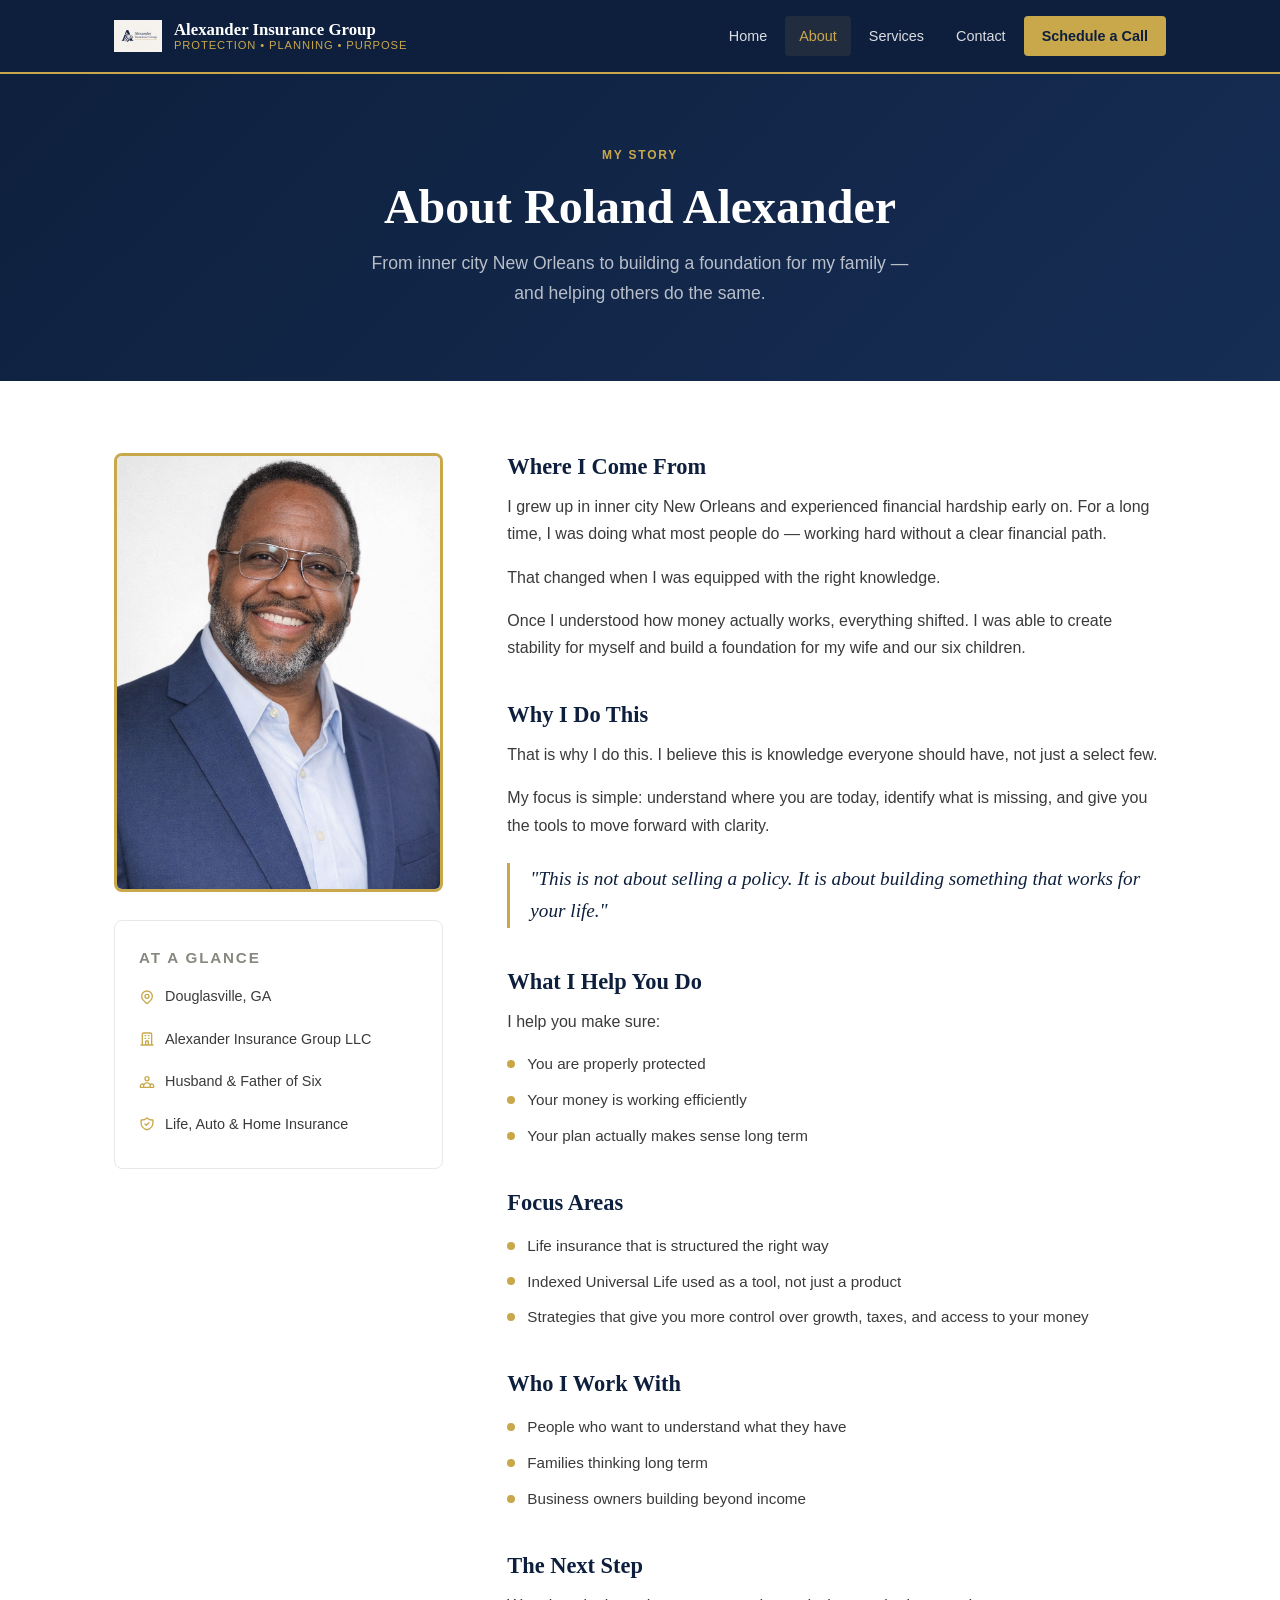
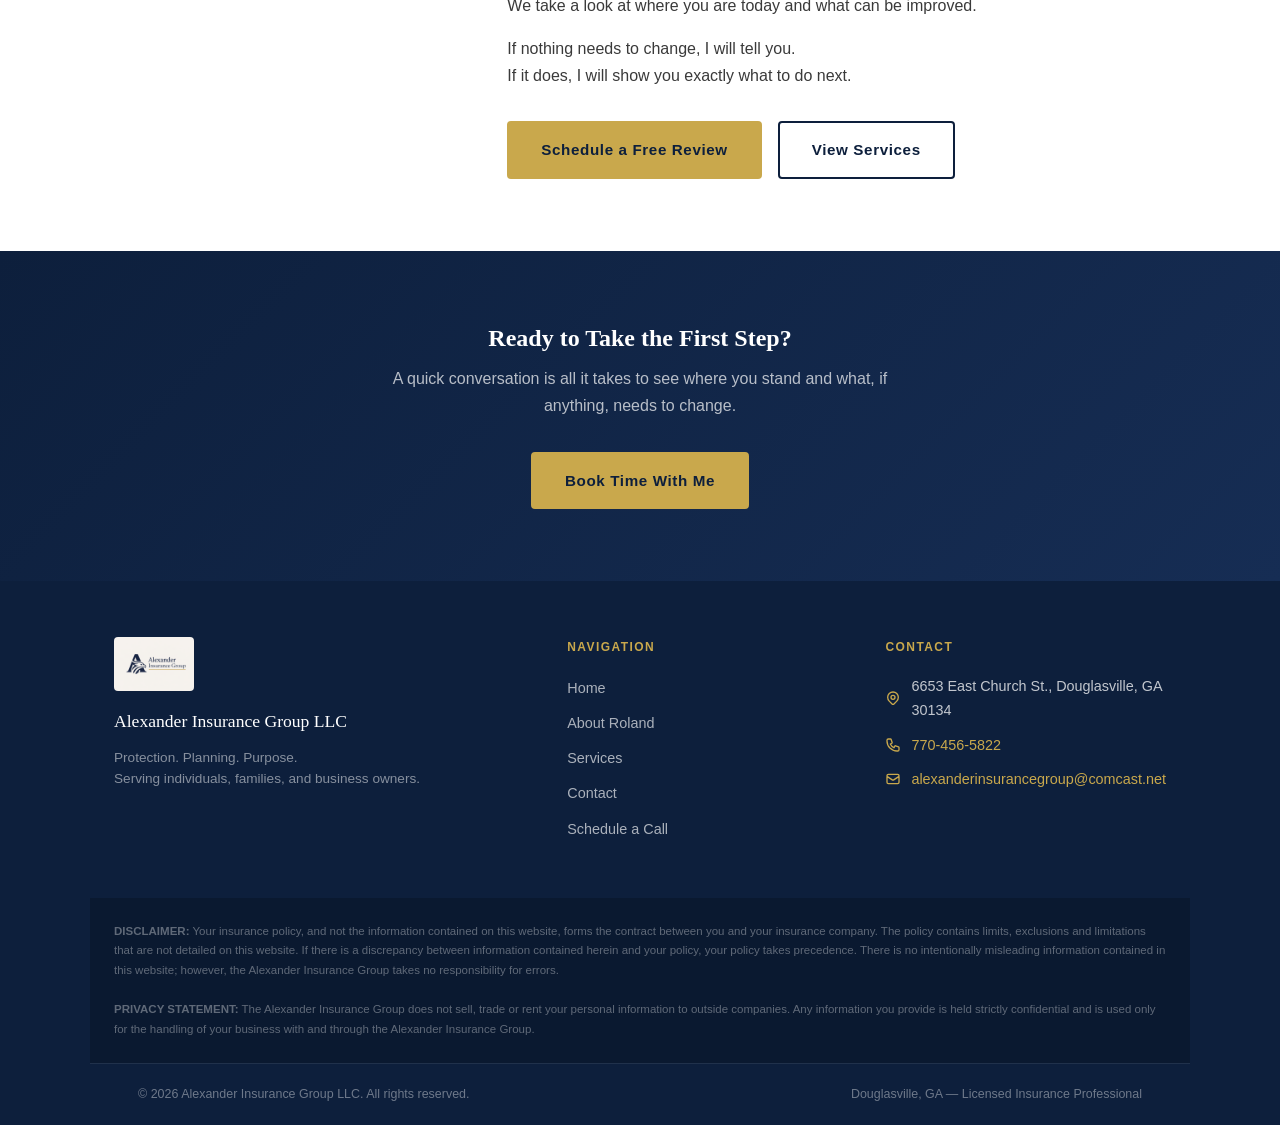
==== commit 6799d159: "Fix asset paths to match root-level file locations Logo, profile photo, and video were uploaded to t" ====
--- a/about.html
+++ b/about.html
@@ -13,7 +13,7 @@
   <nav class="navbar" role="navigation" aria-label="Main navigation">
     <div class="nav-inner">
       <a href="index.html" class="nav-logo" aria-label="Alexander Insurance Group home">
-        <img src="assets/images/AlexanderInsuranceLogo.PNG" alt="Alexander Insurance Group" class="nav-logo-img" />
+        <img src="AlexanderInsuranceLogo.PNG" alt="Alexander Insurance Group" class="nav-logo-img" />
         <div class="nav-logo-text">
           <span class="nav-logo-name">Alexander Insurance Group</span>
           <span class="nav-logo-tagline">Protection &bull; Planning &bull; Purpose</span>
@@ -48,7 +48,7 @@
 
         <!-- SIDEBAR: Photo -->
         <div>
-          <img src="assets/images/ProfilePhoto.png" alt="Roland Alexander" class="about-sidebar-photo" />
+          <img src="ProfilePhoto.png" alt="Roland Alexander" class="about-sidebar-photo" />
 
           <!-- Quick facts card -->
           <div class="card" style="margin-top:28px; padding:24px;">
@@ -155,7 +155,7 @@
   <footer>
     <div class="footer-grid">
       <div>
-        <img src="assets/images/AlexanderInsuranceLogo.PNG" alt="Alexander Insurance Group" style="width:80px;border-radius:4px;" />
+        <img src="AlexanderInsuranceLogo.PNG" alt="Alexander Insurance Group" style="width:80px;border-radius:4px;" />
         <p class="footer-brand-name">Alexander Insurance Group LLC</p>
         <p class="footer-tagline">Protection. Planning. Purpose.<br>Serving individuals, families, and business owners.</p>
       </div>
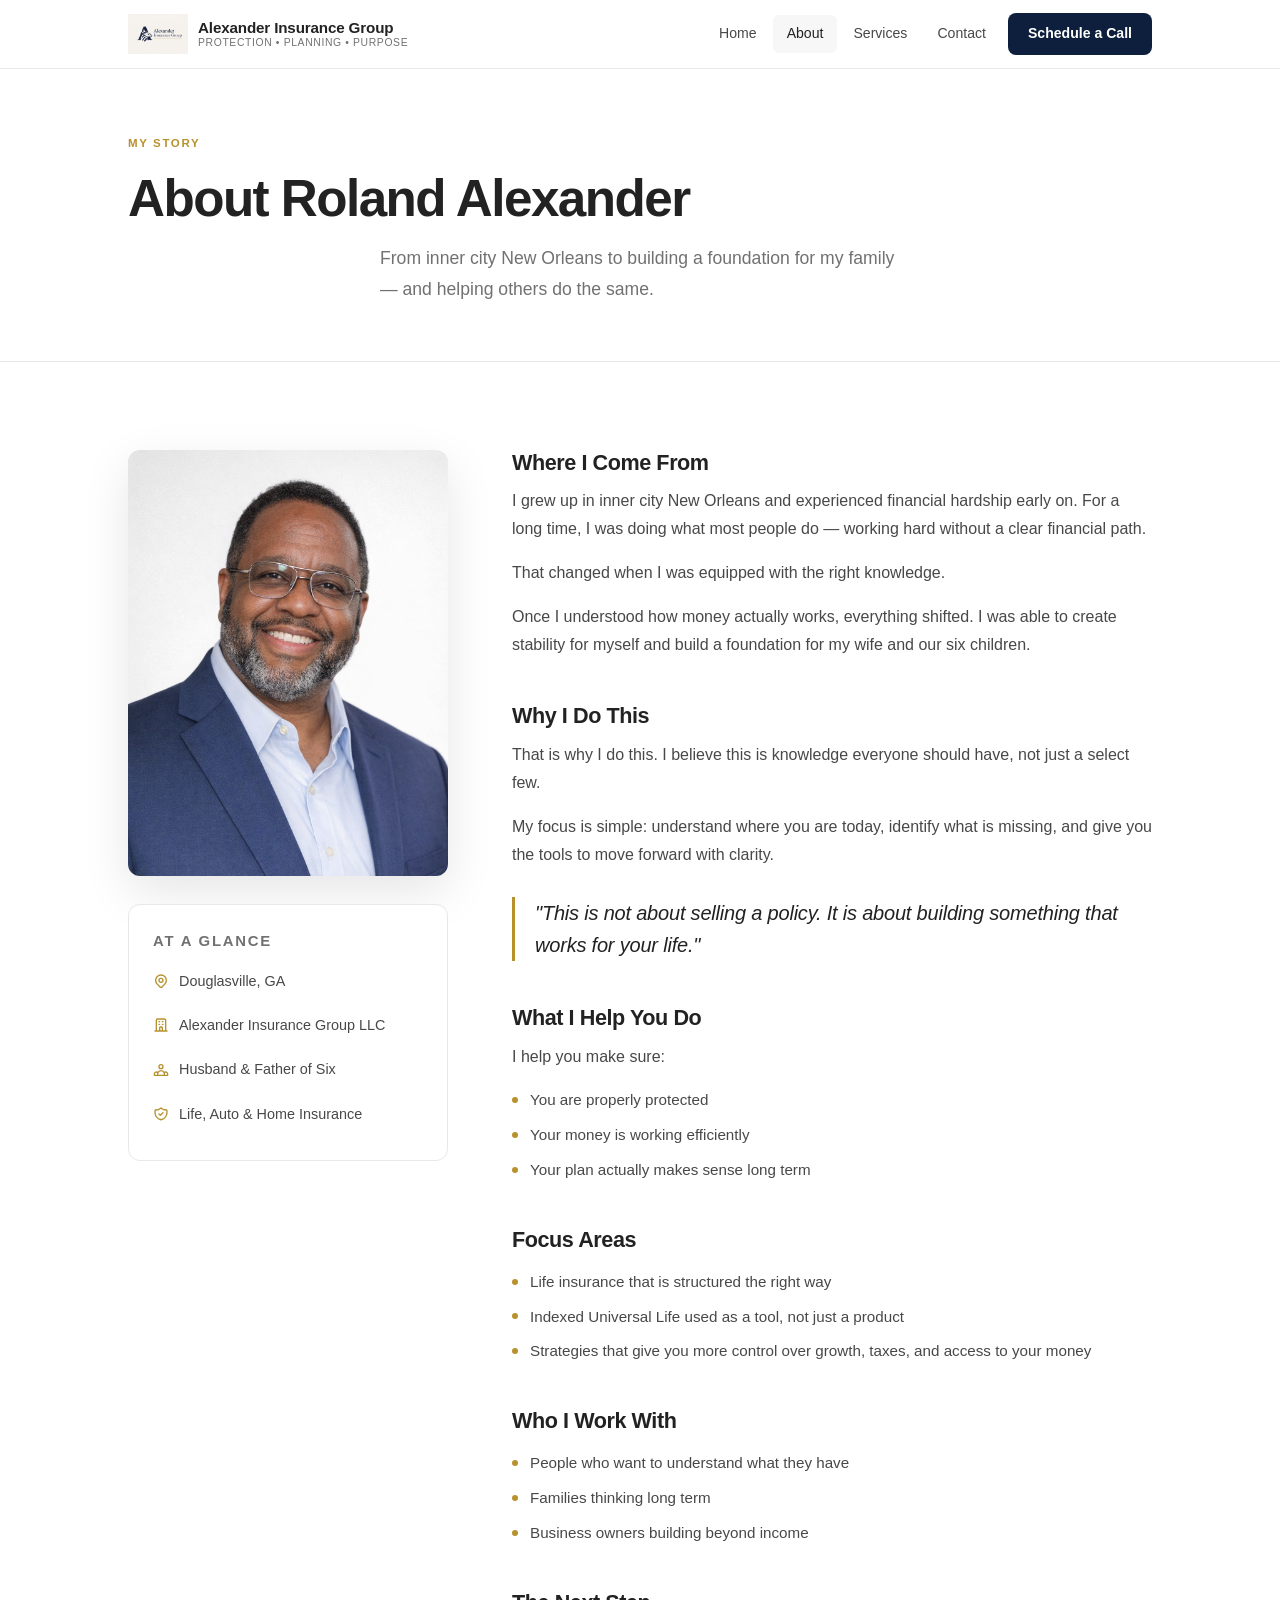
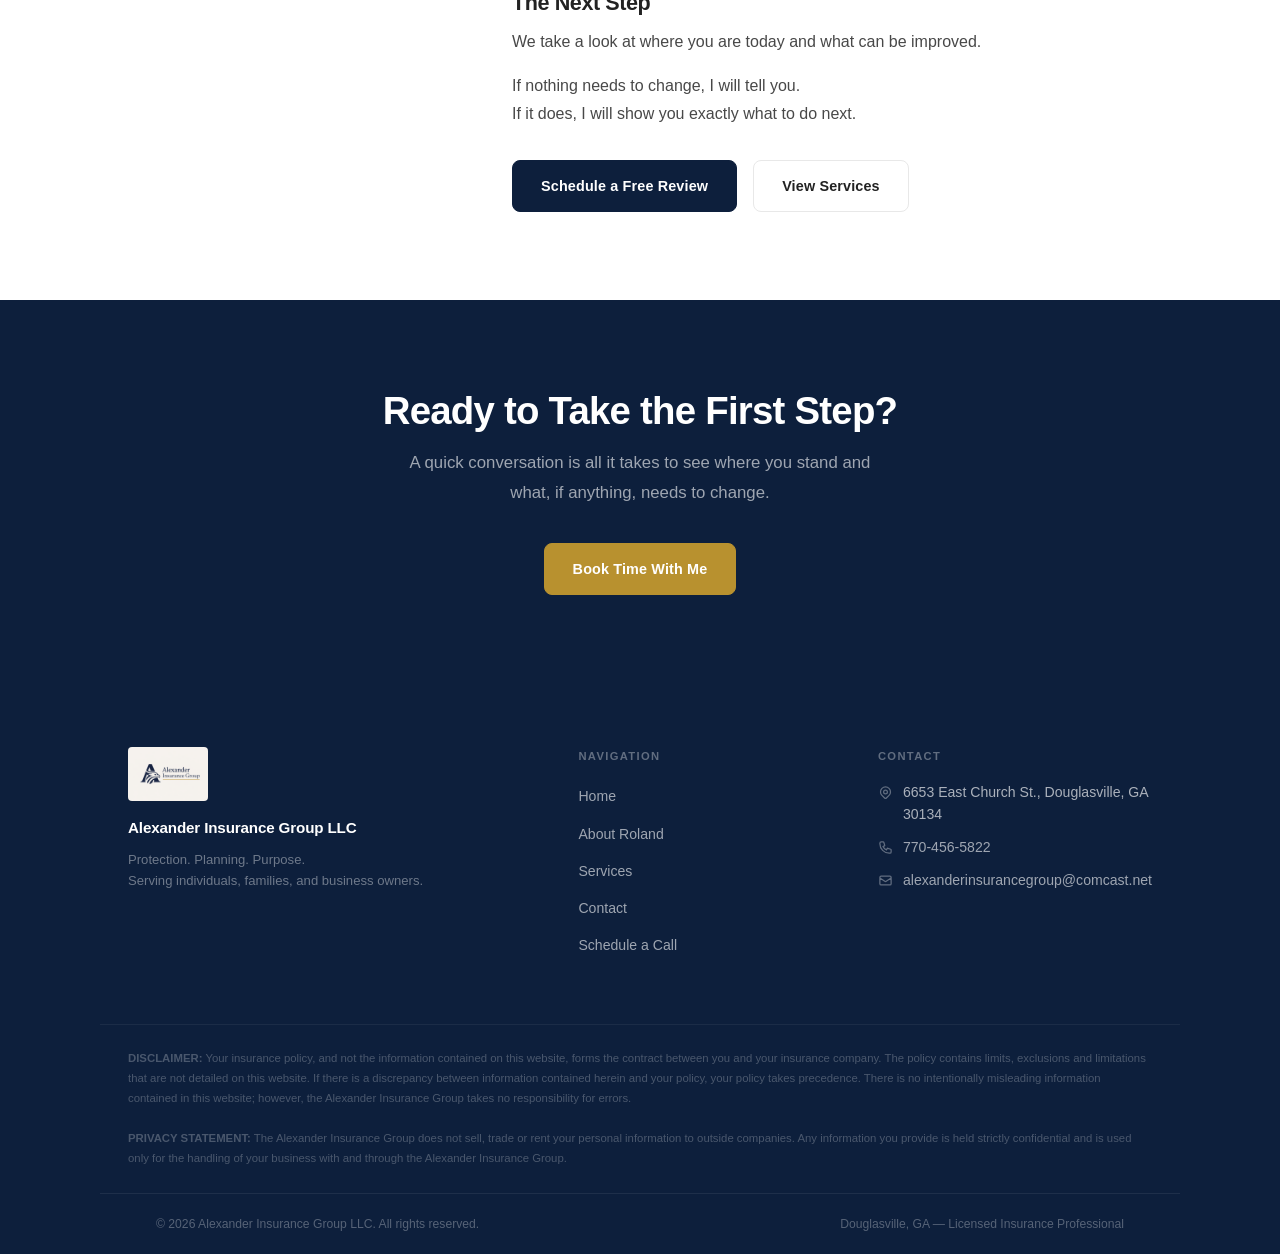
==== commit 15bf68e3: "Redesign: clean editorial look, remove AI-template feel - Navigation: white background + border-bott" ====
--- a/about.html
+++ b/about.html
@@ -147,7 +147,7 @@
     <div class="container">
       <h2>Ready to Take the First Step?</h2>
       <p>A quick conversation is all it takes to see where you stand and what, if anything, needs to change.</p>
-      <a href="schedule.html" class="btn btn-primary">Book Time With Me</a>
+      <a href="schedule.html" class="btn btn-gold">Book Time With Me</a>
     </div>
   </section>
 
--- a/css/styles.css
+++ b/css/styles.css
@@ -1,126 +1,142 @@
 /* ============================================
-   Alexander Insurance Group - Main Stylesheet
+   Alexander Insurance Group
+   Clean, editorial, professional redesign
    ============================================ */
 
 :root {
-  --navy: #0d1f3c;
-  --navy-light: #162d54;
-  --gold: #c9a84c;
-  --gold-light: #e0bf72;
-  --white: #ffffff;
-  --off-white: #f7f7f5;
-  --light-gray: #e8e8e4;
-  --mid-gray: #888880;
-  --text-dark: #1a1a1a;
-  --text-body: #3a3a3a;
-  --font-heading: 'Georgia', 'Times New Roman', serif;
-  --font-body: 'Segoe UI', 'Helvetica Neue', Arial, sans-serif;
-  --max-width: 1100px;
-  --transition: 0.25s ease;
-}
-
-/* ---- Reset & Base ---- */
+  --navy:       #0d1f3c;
+  --navy-mid:   #162840;
+  --gold:       #b8912f;
+  --gold-light: #d4a943;
+  --white:      #ffffff;
+  --bg:         #f7f7f7;
+  --bg-subtle:  #f0efed;
+  --border:     #e8e8e8;
+  --text-head:  #222222;
+  --text-body:  #484848;
+  --text-light: #717171;
+  --font: -apple-system, BlinkMacSystemFont, 'Segoe UI', Roboto,
+          'Helvetica Neue', Arial, sans-serif;
+  --max-width: 1080px;
+  --r:    12px;
+  --r-sm:  8px;
+  --ease: 0.2s ease;
+}
+
+/* ---- Reset ---- */
 *, *::before, *::after { box-sizing: border-box; margin: 0; padding: 0; }
-
 html { scroll-behavior: smooth; }
 
 body {
-  font-family: var(--font-body);
+  font-family: var(--font);
   color: var(--text-body);
   background: var(--white);
   font-size: 16px;
   line-height: 1.7;
+  -webkit-font-smoothing: antialiased;
 }
 
 img { max-width: 100%; display: block; }
-a { color: var(--gold); text-decoration: none; transition: color var(--transition); }
+a   { color: var(--gold); text-decoration: none; transition: color var(--ease); }
 a:hover { color: var(--gold-light); }
 
 h1, h2, h3, h4 {
-  font-family: var(--font-heading);
-  color: var(--navy);
-  line-height: 1.25;
+  font-family: var(--font);
+  color: var(--text-head);
+  line-height: 1.2;
+  font-weight: 700;
+  letter-spacing: -0.02em;
 }
 
 /* ---- Utility ---- */
-.container { max-width: var(--max-width); margin: 0 auto; padding: 0 24px; }
-.section { padding: 72px 0; }
-.section-alt { background: var(--off-white); }
+.container { max-width: var(--max-width); margin: 0 auto; padding: 0 28px; }
+.section    { padding: 88px 0; }
+.section-alt { background: var(--bg); }
 .text-center { text-align: center; }
-.text-gold { color: var(--gold); }
 
 .section-label {
   display: inline-block;
-  font-size: 0.75rem;
-  font-weight: 700;
-  letter-spacing: 0.15em;
+  font-size: 0.72rem;
+  font-weight: 600;
+  letter-spacing: 0.14em;
   text-transform: uppercase;
   color: var(--gold);
-  margin-bottom: 12px;
+  margin-bottom: 14px;
 }
 
 .section-title {
-  font-size: clamp(1.75rem, 3vw, 2.5rem);
+  font-size: clamp(1.85rem, 3vw, 2.75rem);
+  color: var(--text-head);
   margin-bottom: 16px;
 }
 
 .section-subtitle {
-  font-size: 1.1rem;
-  color: var(--mid-gray);
-  max-width: 620px;
-  margin: 0 auto 48px;
-}
-
-.divider {
-  width: 56px;
-  height: 3px;
-  background: var(--gold);
-  margin: 16px 0 32px;
-}
-.divider-center { margin: 16px auto 32px; }
-
+  font-size: 1.05rem;
+  color: var(--text-light);
+  max-width: 580px;
+  margin: 0 auto 52px;
+  line-height: 1.75;
+}
+
+/* Buttons */
 .btn {
   display: inline-block;
-  padding: 14px 32px;
-  border-radius: 4px;
-  font-family: var(--font-body);
-  font-size: 0.95rem;
+  padding: 13px 28px;
+  border-radius: var(--r-sm);
+  font-family: var(--font);
+  font-size: 0.9rem;
   font-weight: 600;
-  letter-spacing: 0.04em;
   cursor: pointer;
-  transition: background var(--transition), color var(--transition), border-color var(--transition);
-  border: 2px solid transparent;
+  transition: all var(--ease);
+  border: 1.5px solid transparent;
+  letter-spacing: 0.01em;
 }
 
 .btn-primary {
-  background: var(--gold);
-  color: var(--navy);
-  border-color: var(--gold);
+  background: var(--navy);
+  color: var(--white);
+  border-color: var(--navy);
 }
 .btn-primary:hover {
-  background: var(--gold-light);
-  color: var(--navy);
-  border-color: var(--gold-light);
+  background: var(--navy-mid);
+  color: var(--white);
+  border-color: var(--navy-mid);
+  transform: translateY(-1px);
+  box-shadow: 0 6px 20px rgba(13,31,60,0.2);
 }
 
 .btn-outline {
   background: transparent;
   color: var(--white);
-  border-color: var(--white);
+  border-color: rgba(255,255,255,0.6);
 }
 .btn-outline:hover {
   background: var(--white);
   color: var(--navy);
+  border-color: var(--white);
 }
 
 .btn-outline-dark {
   background: transparent;
-  color: var(--navy);
-  border-color: var(--navy);
+  color: var(--text-head);
+  border-color: var(--border);
 }
 .btn-outline-dark:hover {
-  background: var(--navy);
+  background: var(--text-head);
   color: var(--white);
+  border-color: var(--text-head);
+}
+
+.btn-gold {
+  background: var(--gold);
+  color: var(--white);
+  border-color: var(--gold);
+}
+.btn-gold:hover {
+  background: var(--gold-light);
+  border-color: var(--gold-light);
+  color: var(--white);
+  transform: translateY(-1px);
 }
 
 /* ============================================
@@ -128,75 +144,58 @@
    ============================================ */
 .navbar {
   position: fixed;
-  top: 0;
-  left: 0;
-  right: 0;
+  top: 0; left: 0; right: 0;
   z-index: 1000;
-  background: var(--navy);
-  border-bottom: 2px solid var(--gold);
-  transition: box-shadow var(--transition);
+  background: rgba(255,255,255,0.97);
+  border-bottom: 1px solid var(--border);
+  backdrop-filter: blur(8px);
+  transition: box-shadow var(--ease);
 }
 
 .navbar.scrolled {
-  box-shadow: 0 4px 24px rgba(0,0,0,0.25);
+  box-shadow: 0 2px 16px rgba(0,0,0,0.08);
 }
 
 .nav-inner {
   display: flex;
   align-items: center;
   justify-content: space-between;
-  height: 72px;
+  height: 68px;
   max-width: var(--max-width);
   margin: 0 auto;
-  padding: 0 24px;
+  padding: 0 28px;
 }
 
 .nav-logo {
   display: flex;
   align-items: center;
-  gap: 12px;
+  gap: 10px;
   text-decoration: none;
 }
 
 .nav-logo-img {
-  width: 48px;
-  height: 48px;
+  height: 40px;
+  width: auto;
   object-fit: contain;
-  border-radius: 4px;
-}
-
-.nav-logo-placeholder {
-  width: 48px;
-  height: 48px;
-  background: var(--gold);
-  border-radius: 4px;
-  display: flex;
-  align-items: center;
-  justify-content: center;
-  font-size: 1.1rem;
+}
+
+.nav-logo-text {
+  display: flex;
+  flex-direction: column;
+  line-height: 1.2;
+}
+
+.nav-logo-name {
+  font-size: 0.95rem;
   font-weight: 700;
-  color: var(--navy);
-  font-family: var(--font-heading);
-  flex-shrink: 0;
-}
-
-.nav-logo-text {
-  display: flex;
-  flex-direction: column;
-  line-height: 1.15;
-}
-
-.nav-logo-name {
-  font-family: var(--font-heading);
-  font-size: 1.05rem;
-  color: var(--white);
-  font-weight: 700;
+  color: var(--text-head);
+  letter-spacing: -0.01em;
 }
 
 .nav-logo-tagline {
-  font-size: 0.7rem;
-  color: var(--gold);
-  letter-spacing: 0.08em;
+  font-size: 0.65rem;
+  color: var(--text-light);
+  letter-spacing: 0.06em;
   text-transform: uppercase;
 }
 
@@ -204,35 +203,38 @@
   display: flex;
   align-items: center;
   list-style: none;
-  gap: 4px;
+  gap: 2px;
 }
 
 .nav-links a {
   display: block;
-  padding: 8px 14px;
-  color: rgba(255,255,255,0.85);
-  font-size: 0.9rem;
+  padding: 7px 14px;
+  color: var(--text-body);
+  font-size: 0.88rem;
   font-weight: 500;
-  border-radius: 4px;
-  transition: color var(--transition), background var(--transition);
+  border-radius: 6px;
+  transition: color var(--ease), background var(--ease);
 }
 
 .nav-links a:hover,
 .nav-links a.active {
-  color: var(--gold);
-  background: rgba(201,168,76,0.1);
+  color: var(--text-head);
+  background: var(--bg);
 }
 
 .nav-cta {
-  padding: 8px 18px !important;
-  background: var(--gold) !important;
-  color: var(--navy) !important;
-  border-radius: 4px;
+  padding: 9px 20px !important;
+  background: var(--navy) !important;
+  color: var(--white) !important;
+  border-radius: 8px !important;
   font-weight: 600 !important;
+  margin-left: 6px;
 }
 .nav-cta:hover {
-  background: var(--gold-light) !important;
-  color: var(--navy) !important;
+  background: var(--navy-mid) !important;
+  color: var(--white) !important;
+  transform: translateY(-1px);
+  box-shadow: 0 4px 12px rgba(13,31,60,0.18);
 }
 
 .nav-toggle {
@@ -246,11 +248,11 @@
 }
 .nav-toggle span {
   display: block;
-  width: 24px;
-  height: 2px;
-  background: var(--white);
+  width: 22px;
+  height: 1.5px;
+  background: var(--text-head);
   border-radius: 2px;
-  transition: transform var(--transition), opacity var(--transition);
+  transition: transform var(--ease), opacity var(--ease);
 }
 
 /* ============================================
@@ -258,19 +260,21 @@
    ============================================ */
 .hero {
   min-height: 100vh;
-  background: linear-gradient(135deg, var(--navy) 0%, var(--navy-light) 60%, #1a3a6b 100%);
-  display: flex;
-  align-items: center;
-  padding-top: 72px;
+  background: var(--navy);
+  display: flex;
+  align-items: center;
+  padding-top: 68px;
   position: relative;
   overflow: hidden;
 }
 
-.hero::before {
+/* Subtle texture — single low-opacity diagonal */
+.hero::after {
   content: '';
   position: absolute;
   inset: 0;
-  background: url("data:image/svg+xml,%3Csvg width='60' height='60' viewBox='0 0 60 60' xmlns='http://www.w3.org/2000/svg'%3E%3Cg fill='none' fill-rule='evenodd'%3E%3Cg fill='%23ffffff' fill-opacity='0.03'%3E%3Cpath d='M36 34v-4h-2v4h-4v2h4v4h2v-4h4v-2h-4zm0-30V0h-2v4h-4v2h4v4h2V6h4V4h-4zM6 34v-4H4v4H0v2h4v4h2v-4h4v-2H6zM6 4V0H4v4H0v2h4v4h2V6h4V4H6z'/%3E%3C/g%3E%3C/g%3E%3C/svg%3E");
+  background: linear-gradient(160deg, rgba(255,255,255,0.03) 0%, transparent 60%);
+  pointer-events: none;
 }
 
 .hero-inner {
@@ -278,113 +282,99 @@
   z-index: 1;
   max-width: var(--max-width);
   margin: 0 auto;
-  padding: 80px 24px;
+  padding: 96px 28px;
   display: grid;
   grid-template-columns: 1fr 1fr;
-  gap: 64px;
+  gap: 72px;
   align-items: center;
 }
 
 .hero-label {
-  font-size: 0.75rem;
-  font-weight: 700;
-  letter-spacing: 0.15em;
+  font-size: 0.72rem;
+  font-weight: 600;
+  letter-spacing: 0.14em;
   text-transform: uppercase;
   color: var(--gold);
-  margin-bottom: 16px;
+  margin-bottom: 20px;
+  display: block;
 }
 
 .hero-title {
-  font-size: clamp(2rem, 4.5vw, 3.25rem);
+  font-size: clamp(2.25rem, 4.5vw, 3.5rem);
   color: var(--white);
   margin-bottom: 20px;
-  font-family: var(--font-heading);
-  line-height: 1.2;
-}
-
-.hero-title span { color: var(--gold); }
+  line-height: 1.1;
+  letter-spacing: -0.03em;
+}
+
+.hero-title span { color: var(--gold-light); }
 
 .hero-desc {
   font-size: 1.1rem;
-  color: rgba(255,255,255,0.8);
-  margin-bottom: 36px;
-  max-width: 500px;
+  color: rgba(255,255,255,0.65);
+  margin-bottom: 40px;
+  max-width: 480px;
+  line-height: 1.75;
+  font-weight: 400;
 }
 
 .hero-actions {
   display: flex;
-  gap: 16px;
+  gap: 12px;
   flex-wrap: wrap;
 }
 
 .hero-photo-wrap {
   display: flex;
-  justify-content: center;
-  align-items: center;
+  justify-content: flex-end;
+  align-items: flex-end;
 }
 
 .hero-photo-frame {
   position: relative;
-  width: 340px;
-  height: 420px;
-}
-
-.hero-photo-frame::before {
-  content: '';
-  position: absolute;
-  top: -12px;
-  right: -12px;
-  width: 100%;
-  height: 100%;
-  border: 3px solid var(--gold);
-  border-radius: 8px;
-  z-index: 0;
+  width: 360px;
+  height: 440px;
 }
 
 .hero-photo {
-  position: relative;
-  z-index: 1;
   width: 100%;
   height: 100%;
   object-fit: cover;
-  border-radius: 8px;
+  object-position: top center;
+  border-radius: var(--r);
+  display: block;
 }
 
 .hero-photo-placeholder {
-  position: relative;
-  z-index: 1;
   width: 100%;
   height: 100%;
-  background: rgba(255,255,255,0.07);
-  border-radius: 8px;
+  background: rgba(255,255,255,0.06);
+  border-radius: var(--r);
   display: flex;
   flex-direction: column;
   align-items: center;
   justify-content: center;
   gap: 12px;
-  color: rgba(255,255,255,0.4);
-  font-size: 0.9rem;
-  border: 2px dashed rgba(255,255,255,0.2);
-}
-
-.hero-photo-placeholder svg {
-  width: 56px;
-  height: 56px;
-  opacity: 0.4;
-}
-
-/* ============================================
-   TRUST STRIP
+  color: rgba(255,255,255,0.3);
+  font-size: 0.85rem;
+  border: 1px dashed rgba(255,255,255,0.15);
+}
+
+.hero-photo-placeholder svg { width: 48px; height: 48px; opacity: 0.3; }
+
+/* ============================================
+   TRUST STRIP — white, minimal
    ============================================ */
 .trust-strip {
-  background: var(--gold);
-  padding: 20px 0;
+  background: var(--white);
+  border-bottom: 1px solid var(--border);
+  padding: 22px 0;
 }
 
 .trust-strip-inner {
   max-width: var(--max-width);
   margin: 0 auto;
-  padding: 0 24px;
+  padding: 0 28px;
   display: flex;
   justify-content: center;
   gap: 48px;
@@ -394,163 +384,155 @@
 .trust-item {
   display: flex;
   align-items: center;
-  gap: 10px;
-  color: var(--navy);
-  font-weight: 600;
-  font-size: 0.9rem;
-}
-
-.trust-item svg { width: 20px; height: 20px; flex-shrink: 0; }
-
-/* ============================================
-   SERVICE CARDS (Home preview + Services page)
+  gap: 9px;
+  color: var(--text-light);
+  font-size: 0.85rem;
+  font-weight: 500;
+}
+
+.trust-item svg { width: 18px; height: 18px; flex-shrink: 0; color: var(--gold); }
+
+/* ============================================
+   CARDS
    ============================================ */
 .cards-grid {
   display: grid;
   grid-template-columns: repeat(auto-fit, minmax(300px, 1fr));
-  gap: 28px;
-  margin-top: 48px;
+  gap: 24px;
+  margin-top: 52px;
 }
 
 .card {
   background: var(--white);
-  border-radius: 8px;
-  border: 1px solid var(--light-gray);
-  padding: 36px 28px;
-  transition: transform var(--transition), box-shadow var(--transition), border-color var(--transition);
+  border-radius: var(--r);
+  border: 1px solid var(--border);
+  padding: 36px 30px;
+  transition: transform var(--ease), box-shadow var(--ease), border-color var(--ease);
 }
 
 .card:hover {
-  transform: translateY(-4px);
-  box-shadow: 0 12px 40px rgba(13,31,60,0.12);
-  border-color: var(--gold);
+  transform: translateY(-3px);
+  box-shadow: 0 16px 48px rgba(0,0,0,0.08);
+  border-color: transparent;
 }
 
 .card-icon {
-  width: 52px;
-  height: 52px;
-  background: rgba(201,168,76,0.12);
-  border-radius: 8px;
+  width: 48px;
+  height: 48px;
+  background: var(--bg);
+  border-radius: 10px;
   display: flex;
   align-items: center;
   justify-content: center;
   margin-bottom: 20px;
 }
 
-.card-icon svg { width: 26px; height: 26px; color: var(--gold); }
+.card-icon svg { width: 22px; height: 22px; color: var(--gold); }
 
 .card h3 {
-  font-size: 1.2rem;
-  margin-bottom: 12px;
-  color: var(--navy);
+  font-size: 1.05rem;
+  margin-bottom: 10px;
+  color: var(--text-head);
+  font-weight: 600;
 }
 
 .card p {
-  color: var(--mid-gray);
-  font-size: 0.95rem;
-  line-height: 1.65;
+  color: var(--text-light);
+  font-size: 0.93rem;
+  line-height: 1.7;
 }
 
 .card-link {
   display: inline-flex;
   align-items: center;
-  gap: 6px;
+  gap: 5px;
   margin-top: 20px;
-  font-size: 0.9rem;
+  font-size: 0.88rem;
   font-weight: 600;
-  color: var(--gold);
-}
-.card-link:hover { gap: 10px; }
-
-/* ============================================
-   ABOUT SECTION (home preview)
+  color: var(--text-head);
+  text-decoration: underline;
+  text-underline-offset: 3px;
+  text-decoration-color: var(--border);
+}
+.card-link:hover { color: var(--gold); text-decoration-color: var(--gold); gap: 8px; }
+
+/* ============================================
+   ABOUT PREVIEW
    ============================================ */
 .about-preview {
   display: grid;
   grid-template-columns: 1fr 1fr;
-  gap: 64px;
-  align-items: center;
-}
-
-.about-photo-wrap {
-  position: relative;
-}
-
-.about-photo-accent {
-  position: absolute;
-  bottom: -16px;
-  left: -16px;
-  width: 60%;
-  height: 60%;
-  background: var(--gold);
-  opacity: 0.12;
-  border-radius: 8px;
-  z-index: 0;
-}
+  gap: 72px;
+  align-items: center;
+}
+
+.about-photo-wrap { position: relative; }
+.about-photo-accent { display: none; } /* removed — too decorative */
 
 .about-photo {
-  position: relative;
-  z-index: 1;
   width: 100%;
-  border-radius: 8px;
+  border-radius: var(--r);
   object-fit: cover;
   aspect-ratio: 4/5;
+  box-shadow: 0 24px 64px rgba(0,0,0,0.1);
 }
 
 .about-photo-placeholder {
-  position: relative;
-  z-index: 1;
   width: 100%;
   aspect-ratio: 4/5;
-  background: var(--light-gray);
-  border-radius: 8px;
+  background: var(--bg);
+  border-radius: var(--r);
   display: flex;
   flex-direction: column;
   align-items: center;
   justify-content: center;
   gap: 10px;
-  color: var(--mid-gray);
+  color: var(--text-light);
   font-size: 0.85rem;
-  border: 2px dashed var(--light-gray);
 }
 
 .about-quote {
-  font-family: var(--font-heading);
-  font-size: 1.2rem;
-  color: var(--navy);
+  font-size: 1.25rem;
+  color: var(--text-head);
   font-style: italic;
+  font-weight: 500;
+  line-height: 1.6;
+  letter-spacing: -0.01em;
   border-left: 3px solid var(--gold);
   padding-left: 20px;
-  margin: 24px 0;
-}
-
-/* ============================================
-   VIDEO SECTION
+  margin: 28px 0;
+}
+
+/* ============================================
+   VIDEO SECTION — light, not dark
    ============================================ */
 .video-section {
-  background: var(--navy);
-  padding: 80px 0;
-}
-
-.video-section .section-title,
-.video-section .section-label { color: var(--white); }
-.video-section .section-subtitle { color: rgba(255,255,255,0.65); }
+  background: var(--bg);
+  padding: 88px 0;
+  border-top: 1px solid var(--border);
+  border-bottom: 1px solid var(--border);
+}
+
+.video-section .section-title  { color: var(--text-head); }
+.video-section .section-label  { color: var(--gold); }
+.video-section .section-subtitle { color: var(--text-light); }
 
 .video-wrapper {
   position: relative;
-  max-width: 800px;
+  max-width: 820px;
   margin: 0 auto;
-  border-radius: 10px;
+  border-radius: var(--r);
   overflow: hidden;
   background: #000;
   aspect-ratio: 16/9;
-  border: 2px solid var(--gold);
+  box-shadow: 0 24px 72px rgba(0,0,0,0.14);
 }
 
 .video-wrapper video {
   width: 100%;
   height: 100%;
   object-fit: cover;
+  display: block;
 }
 
 .video-placeholder {
@@ -561,40 +543,36 @@
   align-items: center;
   justify-content: center;
   gap: 16px;
-  background: rgba(255,255,255,0.04);
-  color: rgba(255,255,255,0.5);
-  border: 2px dashed rgba(255,255,255,0.2);
-  border-radius: 8px;
+  background: var(--bg-subtle);
+  color: var(--text-light);
   font-size: 0.9rem;
 }
 
-.video-placeholder svg { width: 56px; height: 56px; opacity: 0.4; }
-
-/* ============================================
-   FOCUS AREAS / CHECKLIST
+.video-placeholder svg { width: 48px; height: 48px; opacity: 0.4; }
+
+/* ============================================
+   FOCUS AREAS
    ============================================ */
 .focus-list {
   list-style: none;
   display: grid;
-  grid-template-columns: repeat(auto-fit, minmax(280px, 1fr));
-  gap: 16px;
-  margin-top: 32px;
+  grid-template-columns: repeat(auto-fit, minmax(300px, 1fr));
+  gap: 14px;
+  margin-top: 36px;
 }
 
 .focus-item {
   display: flex;
   align-items: flex-start;
   gap: 14px;
-  background: var(--white);
-  border: 1px solid var(--light-gray);
-  border-radius: 8px;
-  padding: 20px;
+  padding: 18px 0;
+  border-bottom: 1px solid var(--border);
 }
 
 .focus-check {
-  width: 24px;
-  height: 24px;
-  background: var(--gold);
+  width: 22px;
+  height: 22px;
+  background: rgba(184,145,47,0.12);
   border-radius: 50%;
   display: flex;
   align-items: center;
@@ -603,34 +581,63 @@
   margin-top: 2px;
 }
 
-.focus-check svg { width: 12px; height: 12px; color: var(--navy); }
-
-.focus-item p { font-size: 0.95rem; color: var(--text-body); }
-
-/* ============================================
-   CTA BAND
+.focus-check svg { width: 11px; height: 11px; color: var(--gold); }
+.focus-item p { font-size: 0.93rem; color: var(--text-body); }
+
+/* ============================================
+   CTA BAND — refined dark
    ============================================ */
 .cta-band {
-  background: linear-gradient(135deg, var(--navy) 0%, var(--navy-light) 100%);
-  padding: 72px 0;
+  background: var(--navy);
+  padding: 88px 0;
   text-align: center;
 }
 
-.cta-band h2 { color: var(--white); margin-bottom: 12px; }
-.cta-band p { color: rgba(255,255,255,0.7); margin-bottom: 32px; max-width: 560px; margin-left: auto; margin-right: auto; }
+.cta-band h2 {
+  color: var(--white);
+  margin-bottom: 14px;
+  font-size: clamp(1.75rem, 3vw, 2.5rem);
+}
+
+.cta-band p {
+  color: rgba(255,255,255,0.6);
+  margin-bottom: 36px;
+  max-width: 500px;
+  margin-left: auto;
+  margin-right: auto;
+  font-size: 1.05rem;
+  line-height: 1.75;
+}
+
+/* ============================================
+   PAGE HERO (About / Services / Contact / Schedule)
+   ============================================ */
+.page-hero {
+  background: var(--white);
+  padding: 128px 0 56px;
+  border-bottom: 1px solid var(--border);
+}
+
+.page-hero .section-label { color: var(--gold); }
+
+.page-hero h1 {
+  color: var(--text-head);
+  font-size: clamp(2.25rem, 4vw, 3.25rem);
+  margin-bottom: 14px;
+  letter-spacing: -0.03em;
+}
+
+.page-hero p {
+  color: var(--text-light);
+  font-size: 1.1rem;
+  max-width: 520px;
+  margin: 0 auto;
+  line-height: 1.75;
+}
 
 /* ============================================
    ABOUT PAGE
    ============================================ */
-.page-hero {
-  background: linear-gradient(135deg, var(--navy) 0%, var(--navy-light) 100%);
-  padding: 140px 0 72px;
-  text-align: center;
-}
-
-.page-hero h1 { color: var(--white); font-size: clamp(2rem, 4vw, 3rem); margin-bottom: 12px; }
-.page-hero p { color: rgba(255,255,255,0.7); font-size: 1.1rem; max-width: 540px; margin: 0 auto; }
-
 .about-full {
   display: grid;
   grid-template-columns: 1fr 2fr;
@@ -640,36 +647,41 @@
 
 .about-sidebar-photo {
   width: 100%;
-  border-radius: 8px;
-  border: 3px solid var(--gold);
+  border-radius: var(--r);
   aspect-ratio: 3/4;
   object-fit: cover;
+  object-position: top center;
+  box-shadow: 0 16px 48px rgba(0,0,0,0.1);
 }
 
 .about-sidebar-placeholder {
   width: 100%;
   aspect-ratio: 3/4;
-  background: var(--light-gray);
-  border-radius: 8px;
-  border: 3px solid var(--gold);
+  background: var(--bg);
+  border-radius: var(--r);
   display: flex;
   flex-direction: column;
   align-items: center;
   justify-content: center;
   gap: 10px;
-  color: var(--mid-gray);
+  color: var(--text-light);
   font-size: 0.85rem;
 }
 
-.about-content h2 { margin-top: 40px; margin-bottom: 12px; font-size: 1.4rem; }
+.about-content h2 {
+  margin-top: 44px;
+  margin-bottom: 12px;
+  font-size: 1.35rem;
+  color: var(--text-head);
+}
 .about-content h2:first-child { margin-top: 0; }
-.about-content p { margin-bottom: 16px; color: var(--text-body); }
+.about-content p { margin-bottom: 16px; color: var(--text-body); line-height: 1.75; }
 
 .who-list {
   list-style: none;
   display: flex;
   flex-direction: column;
-  gap: 10px;
+  gap: 9px;
   margin: 16px 0;
 }
 
@@ -678,13 +690,14 @@
   align-items: center;
   gap: 12px;
   font-size: 0.95rem;
+  color: var(--text-body);
 }
 
 .who-item::before {
   content: '';
   display: block;
-  width: 8px;
-  height: 8px;
+  width: 6px;
+  height: 6px;
   border-radius: 50%;
   background: var(--gold);
   flex-shrink: 0;
@@ -696,10 +709,10 @@
 .service-detail {
   display: grid;
   grid-template-columns: 1fr 1fr;
-  gap: 64px;
-  align-items: center;
-  padding: 64px 0;
-  border-bottom: 1px solid var(--light-gray);
+  gap: 72px;
+  align-items: center;
+  padding: 72px 0;
+  border-bottom: 1px solid var(--border);
 }
 
 .service-detail:last-of-type { border-bottom: none; }
@@ -708,19 +721,24 @@
 .service-detail.reverse > * { direction: ltr; }
 
 .service-detail-icon {
-  width: 64px;
-  height: 64px;
-  background: rgba(201,168,76,0.12);
-  border-radius: 10px;
+  width: 56px;
+  height: 56px;
+  background: var(--bg);
+  border-radius: 12px;
   display: flex;
   align-items: center;
   justify-content: center;
   margin-bottom: 20px;
 }
-.service-detail-icon svg { width: 32px; height: 32px; color: var(--gold); }
-
-.service-detail h2 { font-size: 1.75rem; margin-bottom: 16px; }
-.service-detail p { margin-bottom: 16px; color: var(--text-body); }
+.service-detail-icon svg { width: 26px; height: 26px; color: var(--gold); }
+
+.service-detail h2 {
+  font-size: 1.85rem;
+  margin-bottom: 16px;
+  letter-spacing: -0.025em;
+}
+
+.service-detail p { margin-bottom: 16px; color: var(--text-body); line-height: 1.75; }
 
 .carrier-list {
   display: flex;
@@ -730,19 +748,19 @@
 }
 
 .carrier-badge {
-  background: var(--off-white);
-  border: 1px solid var(--light-gray);
+  background: var(--white);
+  border: 1px solid var(--border);
   border-radius: 20px;
   padding: 4px 14px;
-  font-size: 0.8rem;
-  color: var(--navy);
+  font-size: 0.78rem;
+  color: var(--text-body);
   font-weight: 500;
 }
 
 .service-img-wrap {
-  border-radius: 10px;
+  border-radius: var(--r);
   overflow: hidden;
-  background: var(--off-white);
+  background: var(--bg);
   aspect-ratio: 4/3;
   display: flex;
   align-items: center;
@@ -754,78 +772,87 @@
    ============================================ */
 .contact-grid {
   display: grid;
-  grid-template-columns: 1fr 1.4fr;
-  gap: 56px;
+  grid-template-columns: 1fr 1.5fr;
+  gap: 64px;
   align-items: start;
 }
 
-.contact-info h2 { font-size: 1.5rem; margin-bottom: 20px; }
-
 .contact-block {
   display: flex;
   align-items: flex-start;
-  gap: 14px;
-  margin-bottom: 24px;
+  gap: 16px;
+  margin-bottom: 28px;
 }
 
 .contact-block-icon {
-  width: 44px;
-  height: 44px;
-  background: rgba(201,168,76,0.12);
+  width: 40px;
+  height: 40px;
+  background: var(--bg);
   border-radius: 8px;
   display: flex;
   align-items: center;
   justify-content: center;
   flex-shrink: 0;
 }
-.contact-block-icon svg { width: 20px; height: 20px; color: var(--gold); }
-
-.contact-block-text strong { display: block; color: var(--navy); font-size: 0.85rem; text-transform: uppercase; letter-spacing: 0.06em; margin-bottom: 2px; }
-.contact-block-text span, .contact-block-text a { color: var(--text-body); font-size: 0.95rem; }
+.contact-block-icon svg { width: 18px; height: 18px; color: var(--gold); }
+
+.contact-block-text strong {
+  display: block;
+  color: var(--text-head);
+  font-size: 0.8rem;
+  text-transform: uppercase;
+  letter-spacing: 0.07em;
+  margin-bottom: 3px;
+  font-weight: 600;
+}
+.contact-block-text span,
+.contact-block-text a { color: var(--text-body); font-size: 0.95rem; }
+.contact-block-text a:hover { color: var(--gold); }
 
 .contact-form-wrap {
   background: var(--white);
-  border: 1px solid var(--light-gray);
-  border-radius: 10px;
-  padding: 40px;
-}
-
-.contact-form-wrap h2 { margin-bottom: 24px; }
+  border: 1px solid var(--border);
+  border-radius: var(--r);
+  padding: 44px;
+  box-shadow: 0 4px 24px rgba(0,0,0,0.05);
+}
+
+.contact-form-wrap h2 { margin-bottom: 28px; font-size: 1.5rem; }
 
 .form-group { margin-bottom: 20px; }
+
 .form-group label {
   display: block;
-  font-size: 0.85rem;
+  font-size: 0.82rem;
   font-weight: 600;
-  color: var(--navy);
-  margin-bottom: 6px;
-  letter-spacing: 0.03em;
+  color: var(--text-head);
+  margin-bottom: 7px;
+  letter-spacing: 0.01em;
 }
 
 .form-group input,
 .form-group select,
 .form-group textarea {
   width: 100%;
-  padding: 12px 16px;
-  border: 1px solid var(--light-gray);
-  border-radius: 6px;
-  font-family: var(--font-body);
+  padding: 12px 14px;
+  border: 1px solid var(--border);
+  border-radius: var(--r-sm);
+  font-family: var(--font);
   font-size: 0.95rem;
   color: var(--text-body);
   background: var(--white);
-  transition: border-color var(--transition), box-shadow var(--transition);
+  transition: border-color var(--ease), box-shadow var(--ease);
   outline: none;
 }
 
 .form-group input:focus,
 .form-group select:focus,
 .form-group textarea:focus {
-  border-color: var(--gold);
-  box-shadow: 0 0 0 3px rgba(201,168,76,0.15);
+  border-color: var(--text-head);
+  box-shadow: 0 0 0 3px rgba(34,34,34,0.07);
 }
 
 .form-group textarea { resize: vertical; min-height: 120px; }
-
 .form-row { display: grid; grid-template-columns: 1fr 1fr; gap: 16px; }
 
 /* ============================================
@@ -834,11 +861,16 @@
 .calendly-section { padding: 80px 0; }
 
 .calendly-embed-wrap {
-  border-radius: 10px;
+  border-radius: var(--r);
   overflow: hidden;
-  border: 1px solid var(--light-gray);
-  min-height: 700px;
-  background: var(--off-white);
+  border: 1px solid var(--border);
+  min-height: 680px;
+  background: var(--bg);
+  display: flex;
+  align-items: center;
+  justify-content: center;
+  flex-direction: column;
+  gap: 20px;
 }
 
 /* ============================================
@@ -846,62 +878,70 @@
    ============================================ */
 footer {
   background: var(--navy);
-  color: rgba(255,255,255,0.75);
-  padding: 56px 0 0;
+  color: rgba(255,255,255,0.65);
+  padding: 64px 0 0;
 }
 
 .footer-grid {
   display: grid;
-  grid-template-columns: 1.5fr 1fr 1fr;
+  grid-template-columns: 1.6fr 1fr 1fr;
   gap: 48px;
   max-width: var(--max-width);
   margin: 0 auto;
-  padding: 0 24px 48px;
+  padding: 0 28px 56px;
 }
 
 .footer-brand-name {
-  font-family: var(--font-heading);
-  font-size: 1.1rem;
+  font-size: 0.95rem;
+  font-weight: 600;
   color: var(--white);
-  margin: 16px 0 10px;
+  margin: 14px 0 8px;
+  letter-spacing: -0.01em;
 }
 
 .footer-tagline {
-  font-size: 0.85rem;
-  color: rgba(255,255,255,0.5);
-  line-height: 1.6;
+  font-size: 0.82rem;
+  color: rgba(255,255,255,0.4);
+  line-height: 1.65;
 }
 
 .footer-heading {
-  font-size: 0.75rem;
+  font-size: 0.7rem;
   font-weight: 700;
   letter-spacing: 0.12em;
   text-transform: uppercase;
-  color: var(--gold);
+  color: rgba(255,255,255,0.35);
   margin-bottom: 16px;
 }
 
 .footer-links { list-style: none; }
-.footer-links li { margin-bottom: 8px; }
-.footer-links a { color: rgba(255,255,255,0.65); font-size: 0.9rem; transition: color var(--transition); }
-.footer-links a:hover { color: var(--gold); }
+.footer-links li { margin-bottom: 10px; }
+.footer-links a {
+  color: rgba(255,255,255,0.6);
+  font-size: 0.88rem;
+  transition: color var(--ease);
+}
+.footer-links a:hover { color: var(--white); }
 
 .footer-contact-line {
   display: flex;
-  align-items: center;
+  align-items: flex-start;
   gap: 10px;
-  margin-bottom: 10px;
-  font-size: 0.9rem;
-}
-.footer-contact-line svg { width: 16px; height: 16px; color: var(--gold); flex-shrink: 0; }
+  margin-bottom: 12px;
+  font-size: 0.88rem;
+  line-height: 1.5;
+}
+.footer-contact-line svg { width: 15px; height: 15px; color: rgba(255,255,255,0.35); flex-shrink: 0; margin-top: 3px; }
+.footer-contact-line a { color: rgba(255,255,255,0.6); }
+.footer-contact-line a:hover { color: var(--white); }
 
 .footer-bottom {
-  border-top: 1px solid rgba(255,255,255,0.08);
-  padding: 20px 24px;
+  border-top: 1px solid rgba(255,255,255,0.07);
+  padding: 20px 28px;
   max-width: var(--max-width);
   margin: 0 auto;
-  font-size: 0.78rem;
-  color: rgba(255,255,255,0.4);
+  font-size: 0.76rem;
+  color: rgba(255,255,255,0.3);
 }
 
 .footer-bottom-inner {
@@ -912,11 +952,11 @@
 }
 
 .footer-legal {
-  background: rgba(0,0,0,0.2);
-  padding: 24px;
-  font-size: 0.72rem;
-  color: rgba(255,255,255,0.35);
-  line-height: 1.7;
+  border-top: 1px solid rgba(255,255,255,0.06);
+  padding: 24px 28px;
+  font-size: 0.71rem;
+  color: rgba(255,255,255,0.25);
+  line-height: 1.75;
   max-width: var(--max-width);
   margin: 0 auto;
 }
@@ -925,25 +965,36 @@
    RESPONSIVE
    ============================================ */
 @media (max-width: 900px) {
-  .hero-inner { grid-template-columns: 1fr; gap: 40px; text-align: center; }
-  .hero-actions { justify-content: center; }
-  .hero-photo-wrap { order: -1; }
-  .hero-photo-frame { width: 260px; height: 320px; }
-  .about-preview { grid-template-columns: 1fr; }
-  .about-full { grid-template-columns: 1fr; }
-  .service-detail { grid-template-columns: 1fr; }
+  .hero-inner         { grid-template-columns: 1fr; gap: 48px; text-align: center; }
+  .hero-actions       { justify-content: center; }
+  .hero-photo-wrap    { order: -1; justify-content: center; }
+  .hero-photo-frame   { width: 280px; height: 340px; }
+  .about-preview      { grid-template-columns: 1fr; }
+  .about-full         { grid-template-columns: 1fr; }
+  .service-detail     { grid-template-columns: 1fr; gap: 40px; }
   .service-detail.reverse { direction: ltr; }
-  .contact-grid { grid-template-columns: 1fr; }
-  .footer-grid { grid-template-columns: 1fr 1fr; }
+  .contact-grid       { grid-template-columns: 1fr; }
+  .footer-grid        { grid-template-columns: 1fr 1fr; }
 }
 
 @media (max-width: 640px) {
-  .nav-links { display: none; flex-direction: column; position: absolute; top: 72px; left: 0; right: 0; background: var(--navy); padding: 16px; border-top: 1px solid rgba(255,255,255,0.1); gap: 4px; }
+  .nav-links {
+    display: none;
+    flex-direction: column;
+    position: absolute;
+    top: 68px; left: 0; right: 0;
+    background: var(--white);
+    padding: 16px;
+    border-bottom: 1px solid var(--border);
+    gap: 2px;
+    box-shadow: 0 8px 24px rgba(0,0,0,0.08);
+  }
   .nav-links.open { display: flex; }
-  .nav-toggle { display: flex; }
-  .form-row { grid-template-columns: 1fr; }
-  .trust-strip-inner { gap: 20px; }
-  .footer-grid { grid-template-columns: 1fr; }
-  .section { padding: 52px 0; }
-  .contact-form-wrap { padding: 24px; }
-}
+  .nav-toggle      { display: flex; }
+  .form-row        { grid-template-columns: 1fr; }
+  .trust-strip-inner { gap: 18px; }
+  .footer-grid     { grid-template-columns: 1fr; }
+  .section         { padding: 60px 0; }
+  .contact-form-wrap { padding: 28px; }
+  .hero-desc       { margin: 0 auto 32px; }
+}
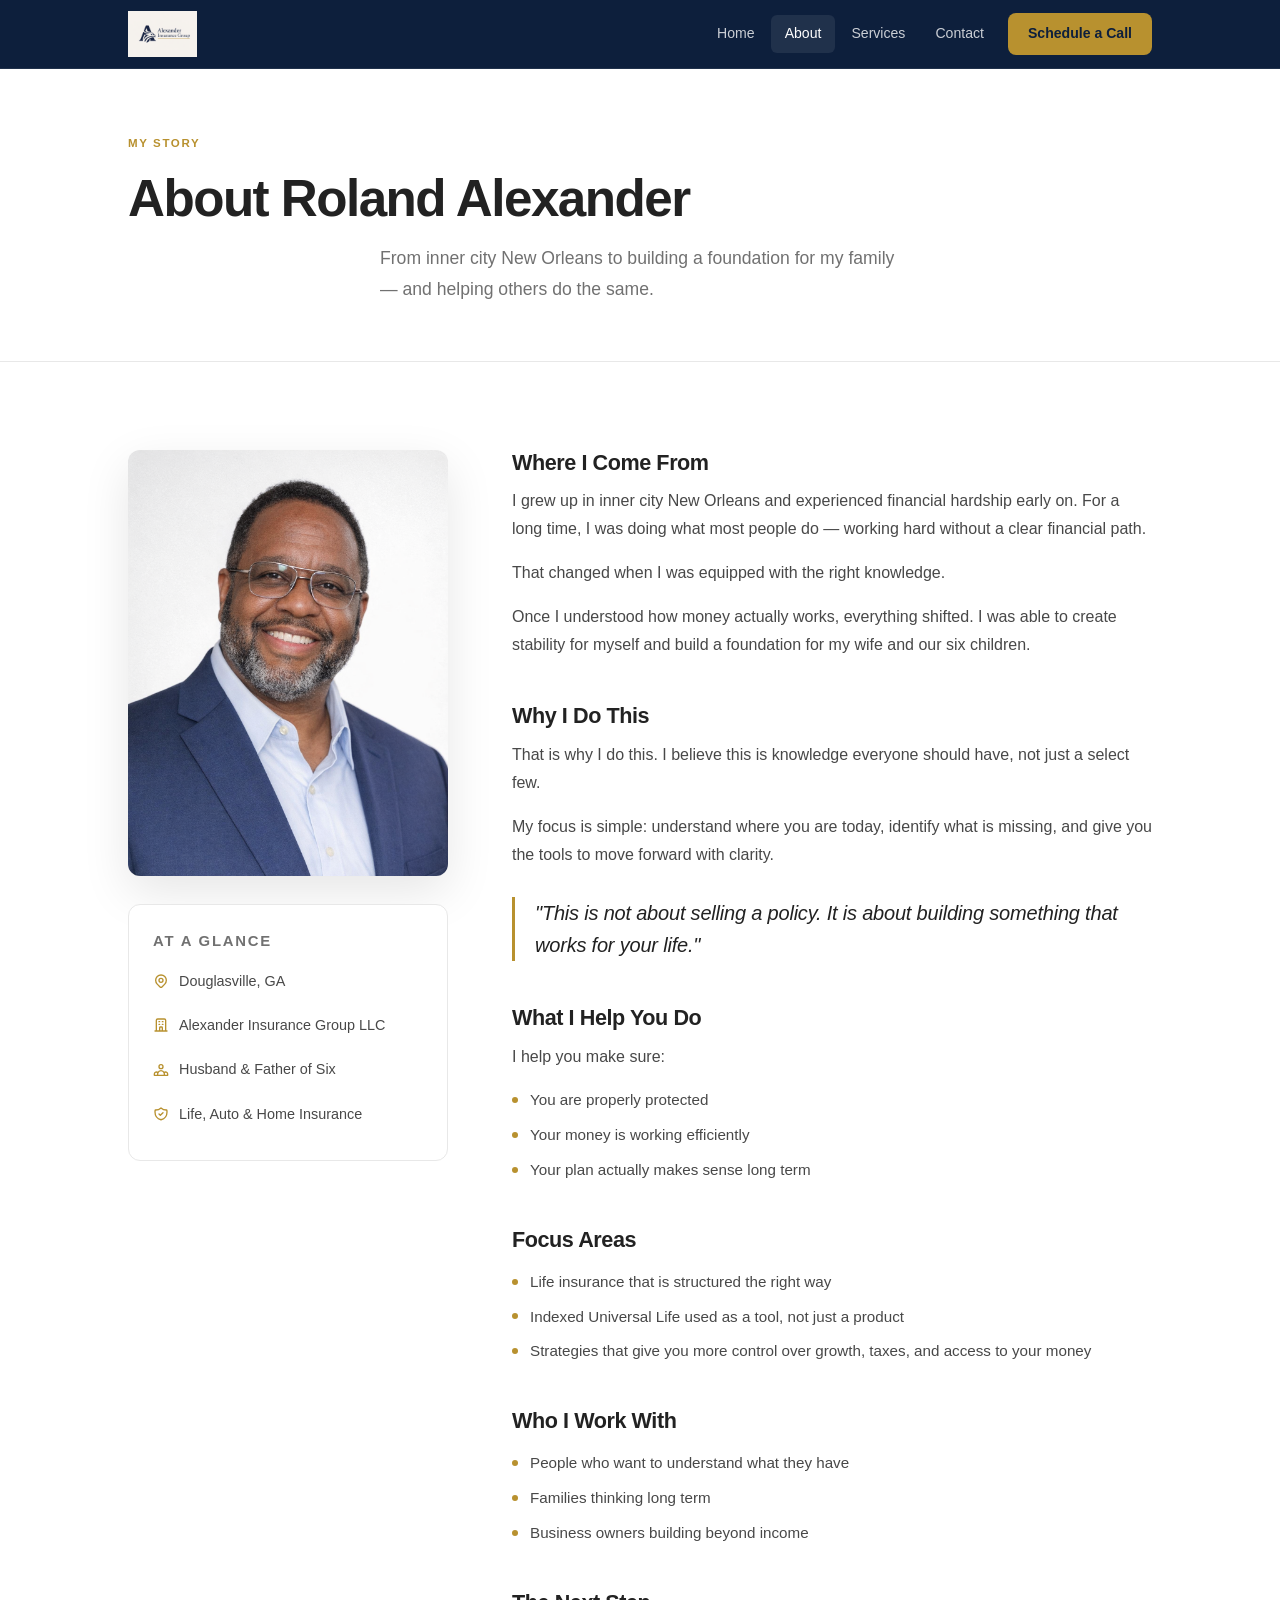
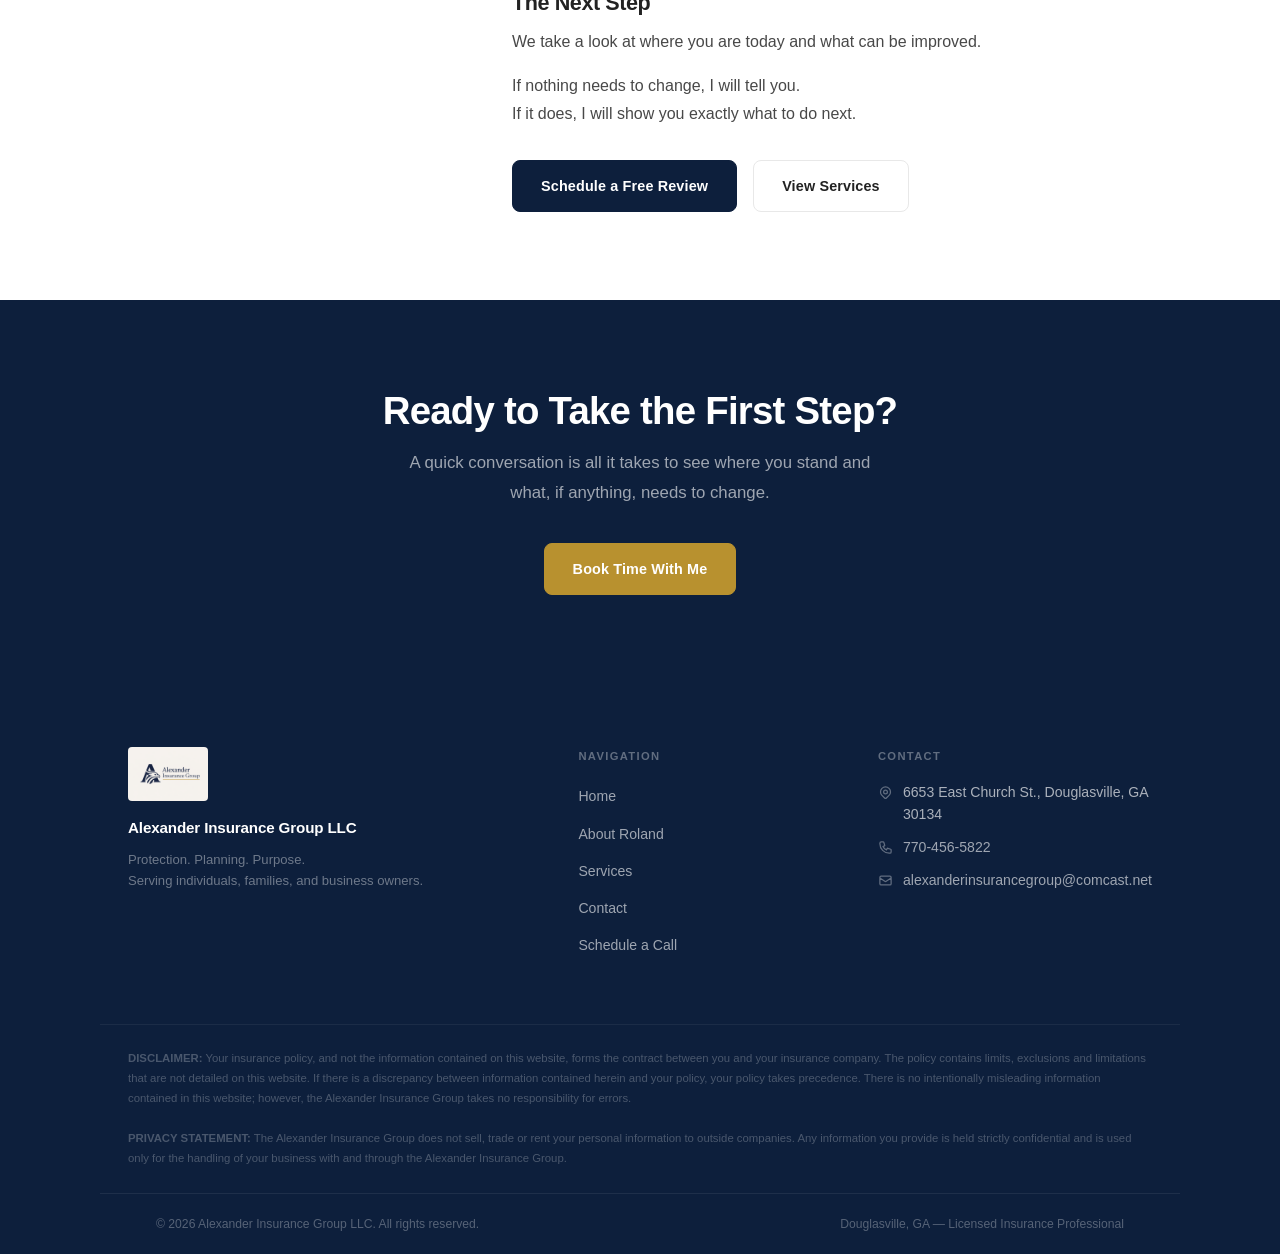
==== commit 61ad9baf: "Hero photo, navy navbar, logo icon only - Hero: full-bleed background image (6F4B6726...png) with da" ====
--- a/about.html
+++ b/about.html
@@ -14,10 +14,6 @@
     <div class="nav-inner">
       <a href="index.html" class="nav-logo" aria-label="Alexander Insurance Group home">
         <img src="AlexanderInsuranceLogo.PNG" alt="Alexander Insurance Group" class="nav-logo-img" />
-        <div class="nav-logo-text">
-          <span class="nav-logo-name">Alexander Insurance Group</span>
-          <span class="nav-logo-tagline">Protection &bull; Planning &bull; Purpose</span>
-        </div>
       </a>
       <ul class="nav-links" id="nav-links">
         <li><a href="index.html">Home</a></li>
--- a/css/styles.css
+++ b/css/styles.css
@@ -140,20 +140,19 @@
 }
 
 /* ============================================
-   NAVIGATION
+   NAVIGATION — navy, white text
    ============================================ */
 .navbar {
   position: fixed;
   top: 0; left: 0; right: 0;
   z-index: 1000;
-  background: rgba(255,255,255,0.97);
-  border-bottom: 1px solid var(--border);
-  backdrop-filter: blur(8px);
+  background: var(--navy);
+  border-bottom: 1px solid rgba(255,255,255,0.08);
   transition: box-shadow var(--ease);
 }
 
 .navbar.scrolled {
-  box-shadow: 0 2px 16px rgba(0,0,0,0.08);
+  box-shadow: 0 2px 20px rgba(0,0,0,0.3);
 }
 
 .nav-inner {
@@ -169,34 +168,13 @@
 .nav-logo {
   display: flex;
   align-items: center;
-  gap: 10px;
   text-decoration: none;
 }
 
 .nav-logo-img {
-  height: 40px;
+  height: 46px;
   width: auto;
   object-fit: contain;
-}
-
-.nav-logo-text {
-  display: flex;
-  flex-direction: column;
-  line-height: 1.2;
-}
-
-.nav-logo-name {
-  font-size: 0.95rem;
-  font-weight: 700;
-  color: var(--text-head);
-  letter-spacing: -0.01em;
-}
-
-.nav-logo-tagline {
-  font-size: 0.65rem;
-  color: var(--text-light);
-  letter-spacing: 0.06em;
-  text-transform: uppercase;
 }
 
 .nav-links {
@@ -209,7 +187,7 @@
 .nav-links a {
   display: block;
   padding: 7px 14px;
-  color: var(--text-body);
+  color: rgba(255,255,255,0.78);
   font-size: 0.88rem;
   font-weight: 500;
   border-radius: 6px;
@@ -218,23 +196,23 @@
 
 .nav-links a:hover,
 .nav-links a.active {
-  color: var(--text-head);
-  background: var(--bg);
+  color: var(--white);
+  background: rgba(255,255,255,0.08);
 }
 
 .nav-cta {
   padding: 9px 20px !important;
-  background: var(--navy) !important;
-  color: var(--white) !important;
+  background: var(--gold) !important;
+  color: var(--navy) !important;
   border-radius: 8px !important;
-  font-weight: 600 !important;
-  margin-left: 6px;
+  font-weight: 700 !important;
+  margin-left: 8px;
 }
 .nav-cta:hover {
-  background: var(--navy-mid) !important;
-  color: var(--white) !important;
+  background: var(--gold-light) !important;
+  color: var(--navy) !important;
   transform: translateY(-1px);
-  box-shadow: 0 4px 12px rgba(13,31,60,0.18);
+  box-shadow: 0 4px 12px rgba(184,145,47,0.35);
 }
 
 .nav-toggle {
@@ -250,17 +228,17 @@
   display: block;
   width: 22px;
   height: 1.5px;
-  background: var(--text-head);
+  background: var(--white);
   border-radius: 2px;
   transition: transform var(--ease), opacity var(--ease);
 }
 
 /* ============================================
-   HERO
+   HERO — full-bleed photo background
    ============================================ */
 .hero {
   min-height: 100vh;
-  background: var(--navy);
+  background: var(--navy) center top / cover no-repeat;
   display: flex;
   align-items: center;
   padding-top: 68px;
@@ -268,13 +246,18 @@
   overflow: hidden;
 }
 
-/* Subtle texture — single low-opacity diagonal */
-.hero::after {
+/* Dark gradient overlay so text stays readable */
+.hero::before {
   content: '';
   position: absolute;
   inset: 0;
-  background: linear-gradient(160deg, rgba(255,255,255,0.03) 0%, transparent 60%);
-  pointer-events: none;
+  background: linear-gradient(
+    100deg,
+    rgba(13,31,60,0.92) 0%,
+    rgba(13,31,60,0.75) 55%,
+    rgba(13,31,60,0.35) 100%
+  );
+  z-index: 0;
 }
 
 .hero-inner {
@@ -282,11 +265,28 @@
   z-index: 1;
   max-width: var(--max-width);
   margin: 0 auto;
-  padding: 96px 28px;
+  padding: 112px 28px 96px;
   display: grid;
-  grid-template-columns: 1fr 1fr;
-  gap: 72px;
-  align-items: center;
+  grid-template-columns: 1fr;
+  max-width: 660px;
+  margin-left: 0;
+  padding-left: 28px;
+  /* left-align within a full-width container */
+  width: 100%;
+}
+
+/* wrapper keeps hero-inner left-anchored within max-width */
+.hero-container {
+  width: 100%;
+  max-width: var(--max-width);
+  margin: 0 auto;
+  padding: 0 28px;
+  position: relative;
+  z-index: 1;
+  display: flex;
+  align-items: center;
+  min-height: 100vh;
+  padding-top: 68px;
 }
 
 .hero-label {
@@ -983,11 +983,11 @@
     flex-direction: column;
     position: absolute;
     top: 68px; left: 0; right: 0;
-    background: var(--white);
+    background: var(--navy);
     padding: 16px;
-    border-bottom: 1px solid var(--border);
+    border-bottom: 1px solid rgba(255,255,255,0.1);
     gap: 2px;
-    box-shadow: 0 8px 24px rgba(0,0,0,0.08);
+    box-shadow: 0 8px 24px rgba(0,0,0,0.25);
   }
   .nav-links.open { display: flex; }
   .nav-toggle      { display: flex; }
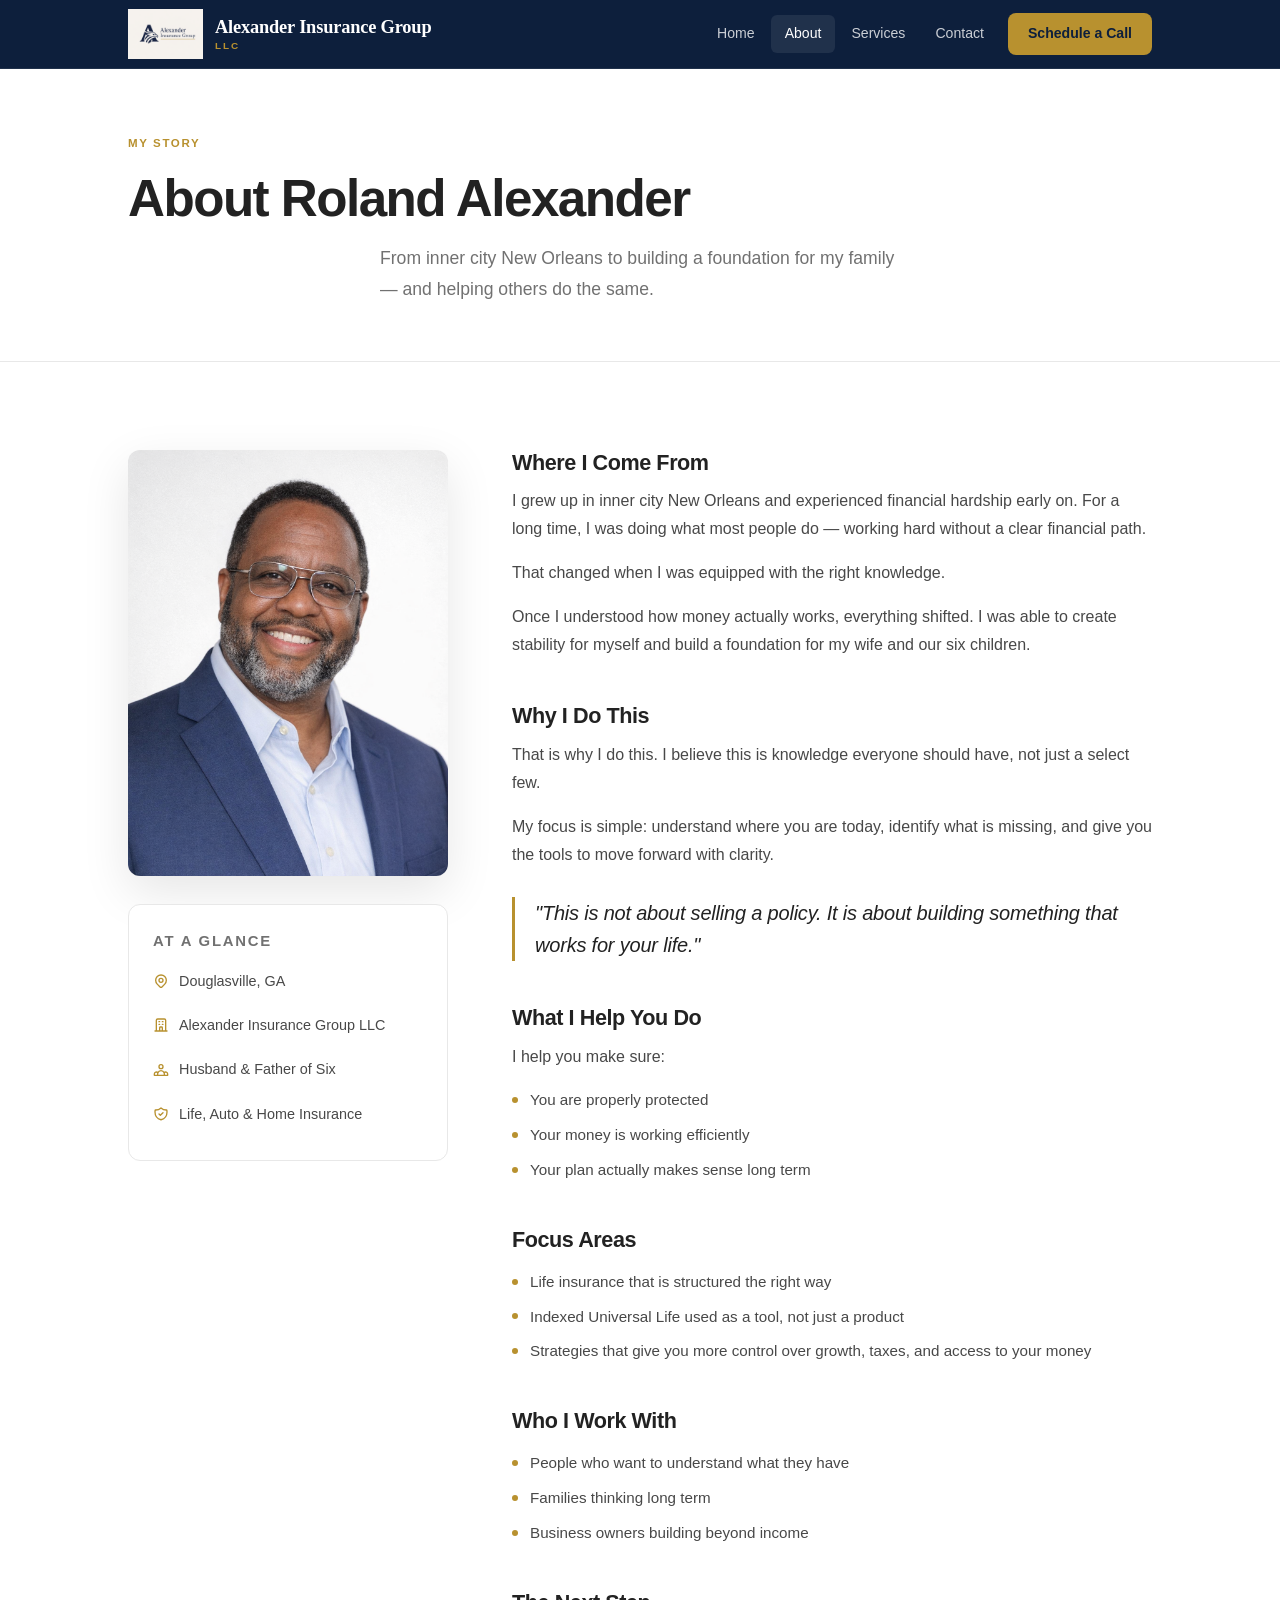
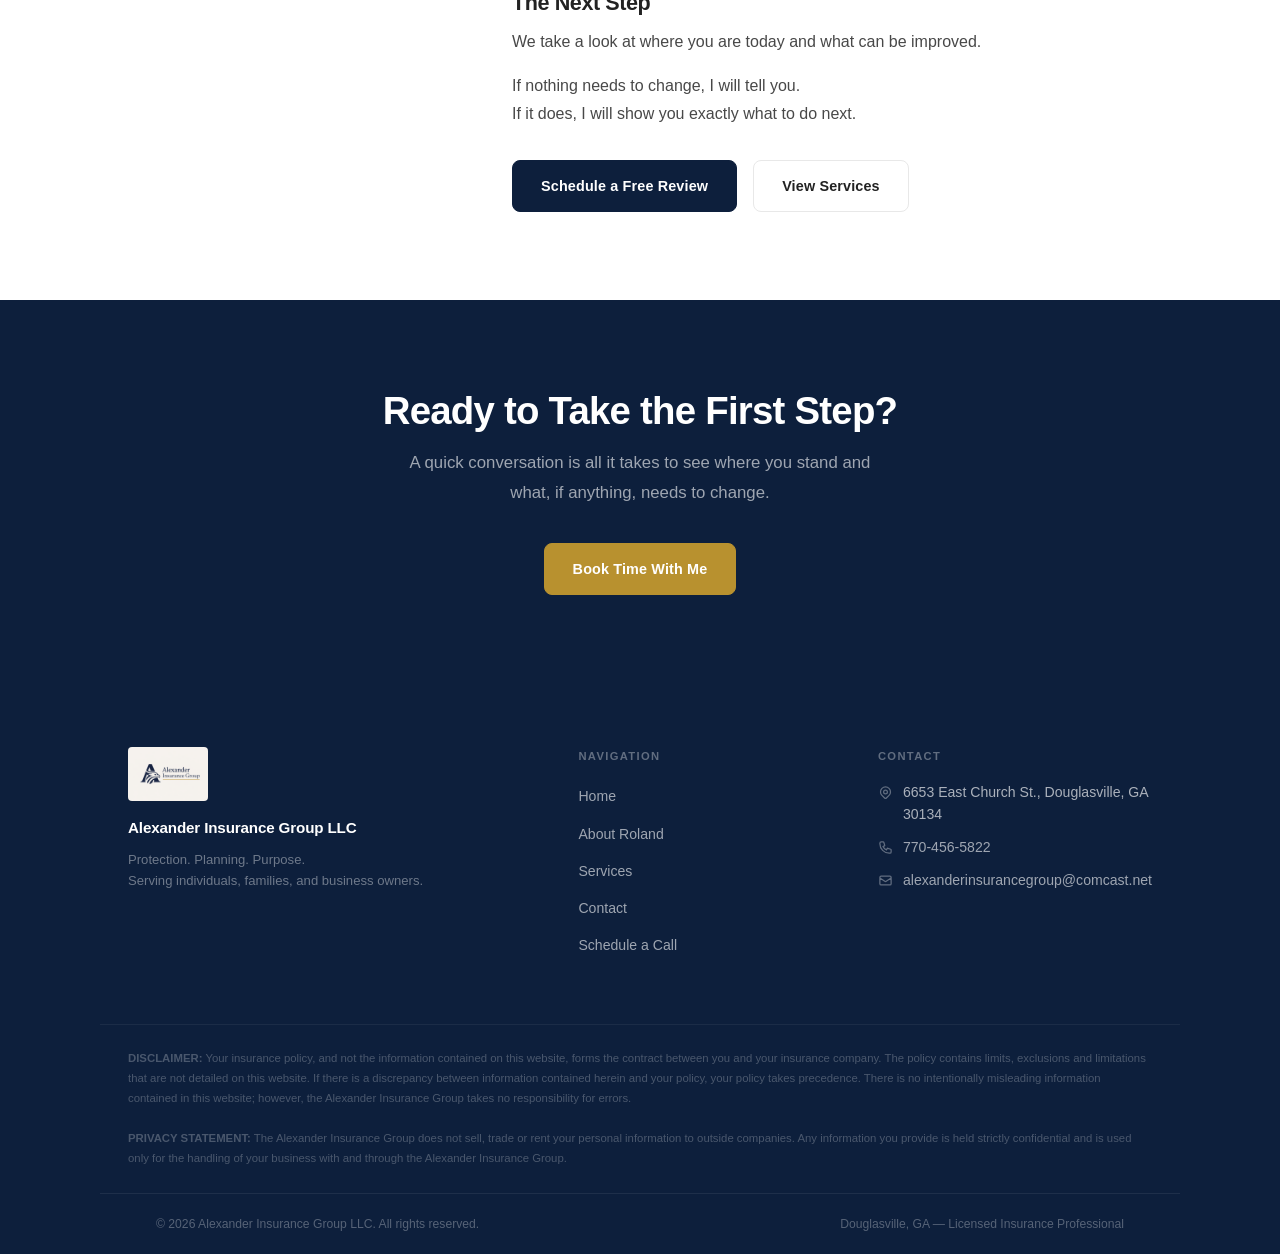
==== commit 66b0c0ed: "Add brand name and LLC text to navbar logo, styled like reference example Georgia serif for company " ====
--- a/about.html
+++ b/about.html
@@ -14,6 +14,10 @@
     <div class="nav-inner">
       <a href="index.html" class="nav-logo" aria-label="Alexander Insurance Group home">
         <img src="AlexanderInsuranceLogo.PNG" alt="Alexander Insurance Group" class="nav-logo-img" />
+        <div class="nav-logo-text">
+          <span class="nav-logo-name">Alexander Insurance Group</span>
+          <span class="nav-logo-sub">LLC</span>
+        </div>
       </a>
       <ul class="nav-links" id="nav-links">
         <li><a href="index.html">Home</a></li>
--- a/css/styles.css
+++ b/css/styles.css
@@ -168,13 +168,39 @@
 .nav-logo {
   display: flex;
   align-items: center;
+  gap: 12px;
   text-decoration: none;
 }
 
 .nav-logo-img {
-  height: 46px;
+  height: 50px;
   width: auto;
   object-fit: contain;
+  flex-shrink: 0;
+}
+
+.nav-logo-text {
+  display: flex;
+  flex-direction: column;
+  line-height: 1.15;
+}
+
+.nav-logo-name {
+  font-family: Georgia, 'Times New Roman', serif;
+  font-size: 1.15rem;
+  font-weight: 700;
+  color: var(--white);
+  letter-spacing: -0.01em;
+  white-space: nowrap;
+}
+
+.nav-logo-sub {
+  font-size: 0.62rem;
+  font-weight: 600;
+  letter-spacing: 0.2em;
+  text-transform: uppercase;
+  color: var(--gold);
+  margin-top: 2px;
 }
 
 .nav-links {
@@ -997,4 +1023,10 @@
   .section         { padding: 60px 0; }
   .contact-form-wrap { padding: 28px; }
   .hero-desc       { margin: 0 auto 32px; }
-}
+  .nav-logo-name   { font-size: 0.95rem; }
+  .nav-logo-sub    { display: none; }
+}
+
+@media (max-width: 400px) {
+  .nav-logo-name   { display: none; }
+}
